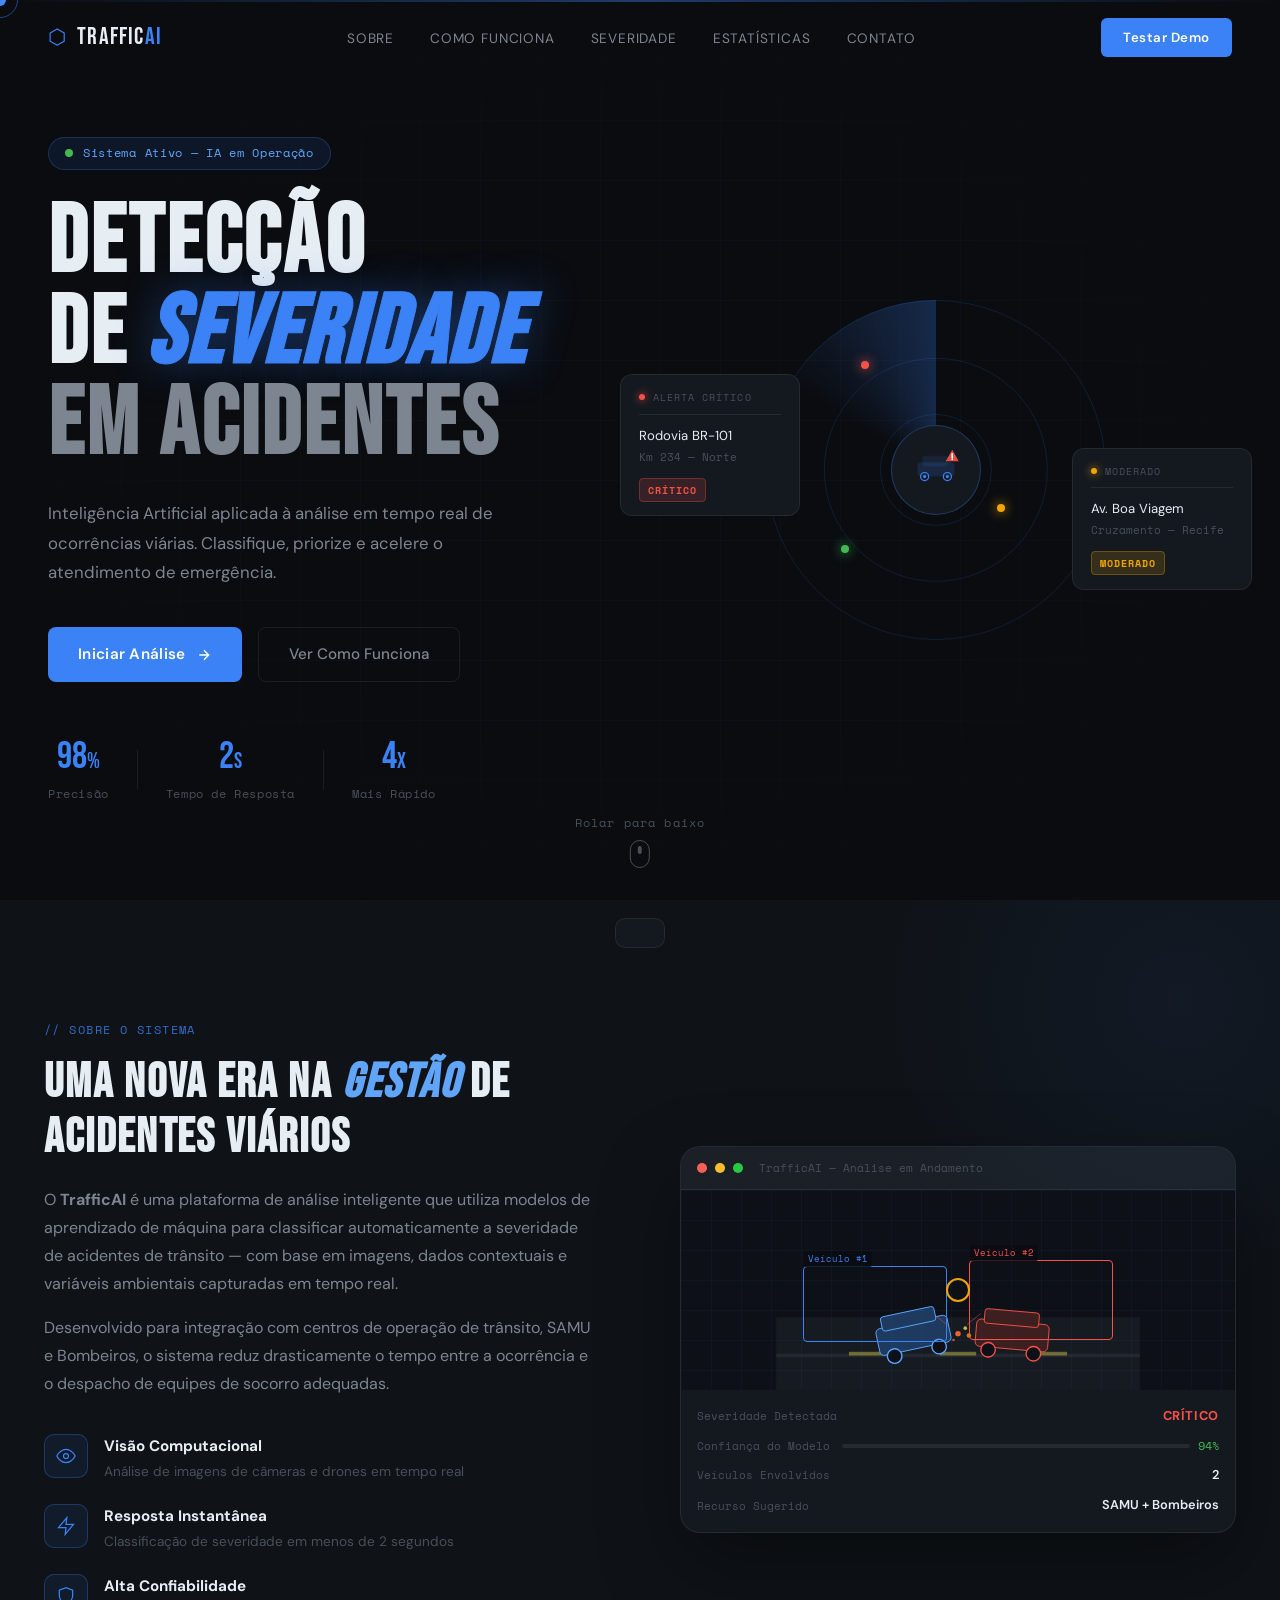
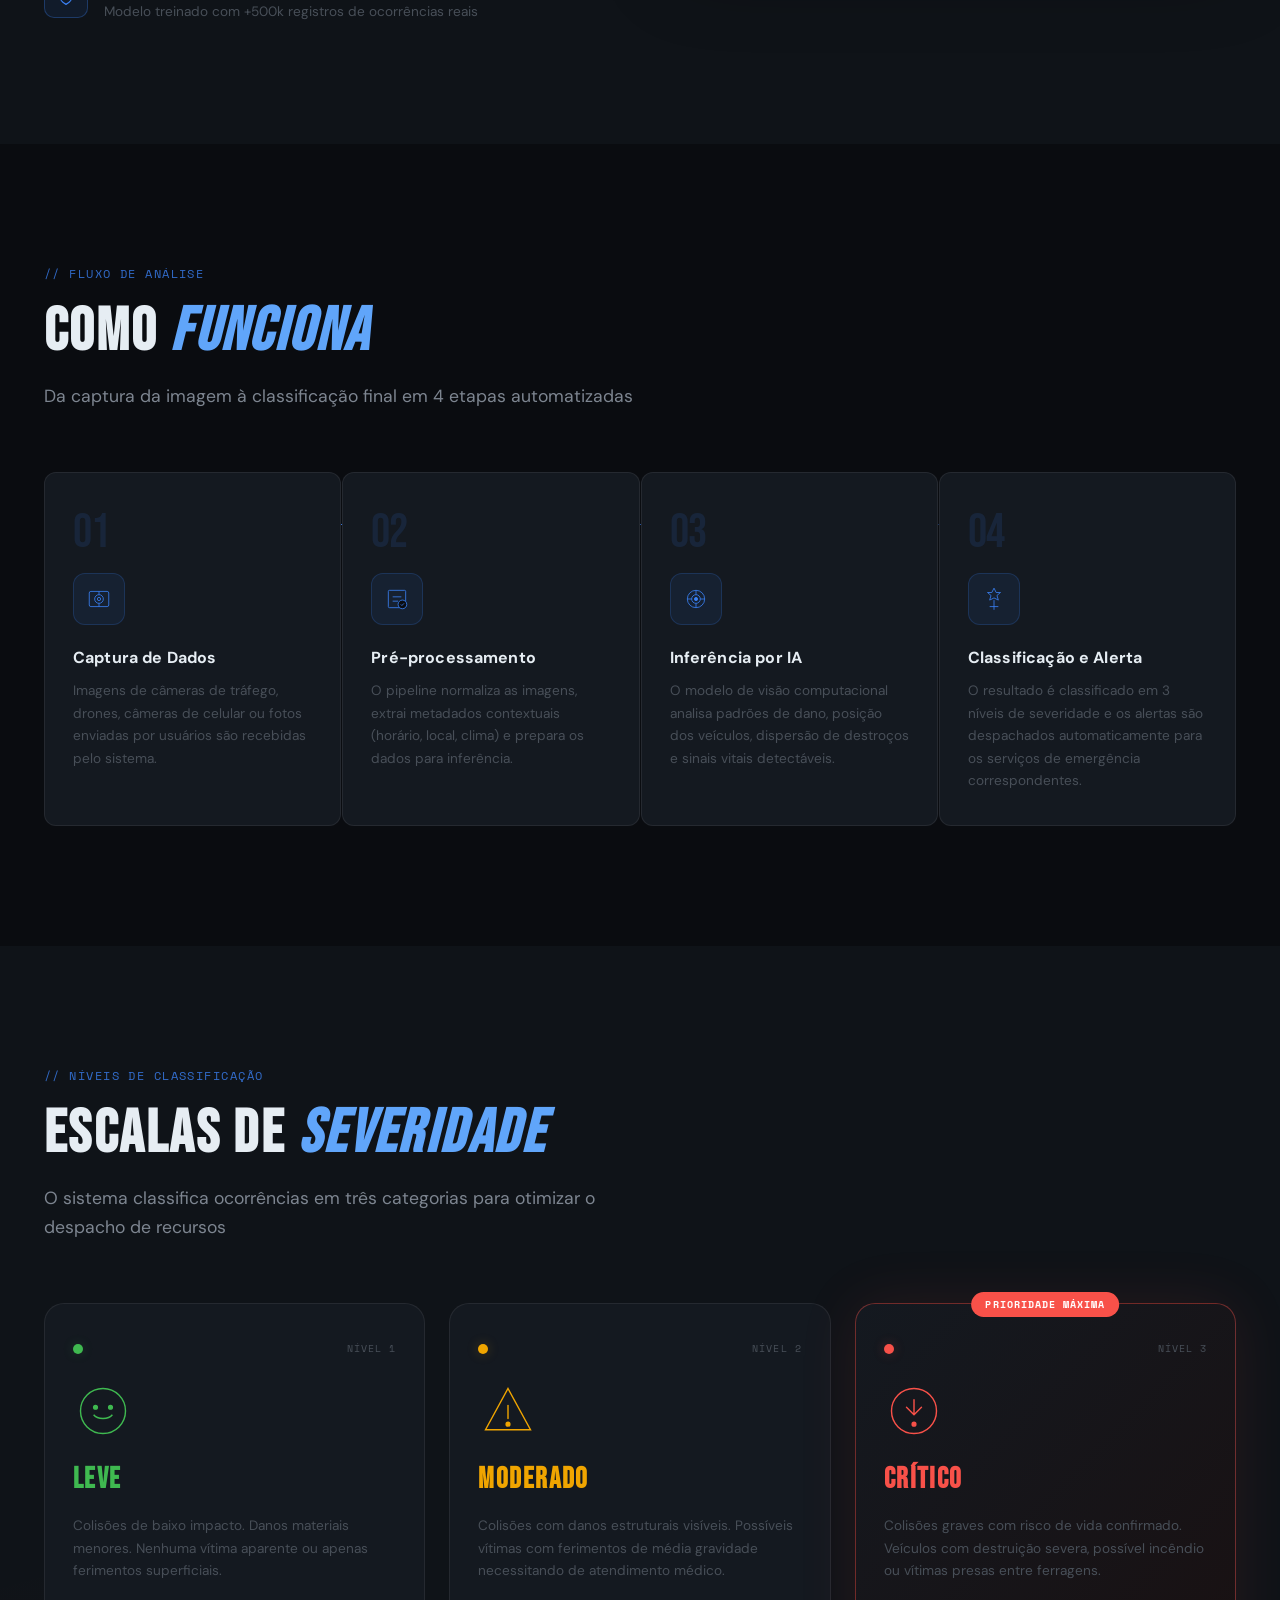
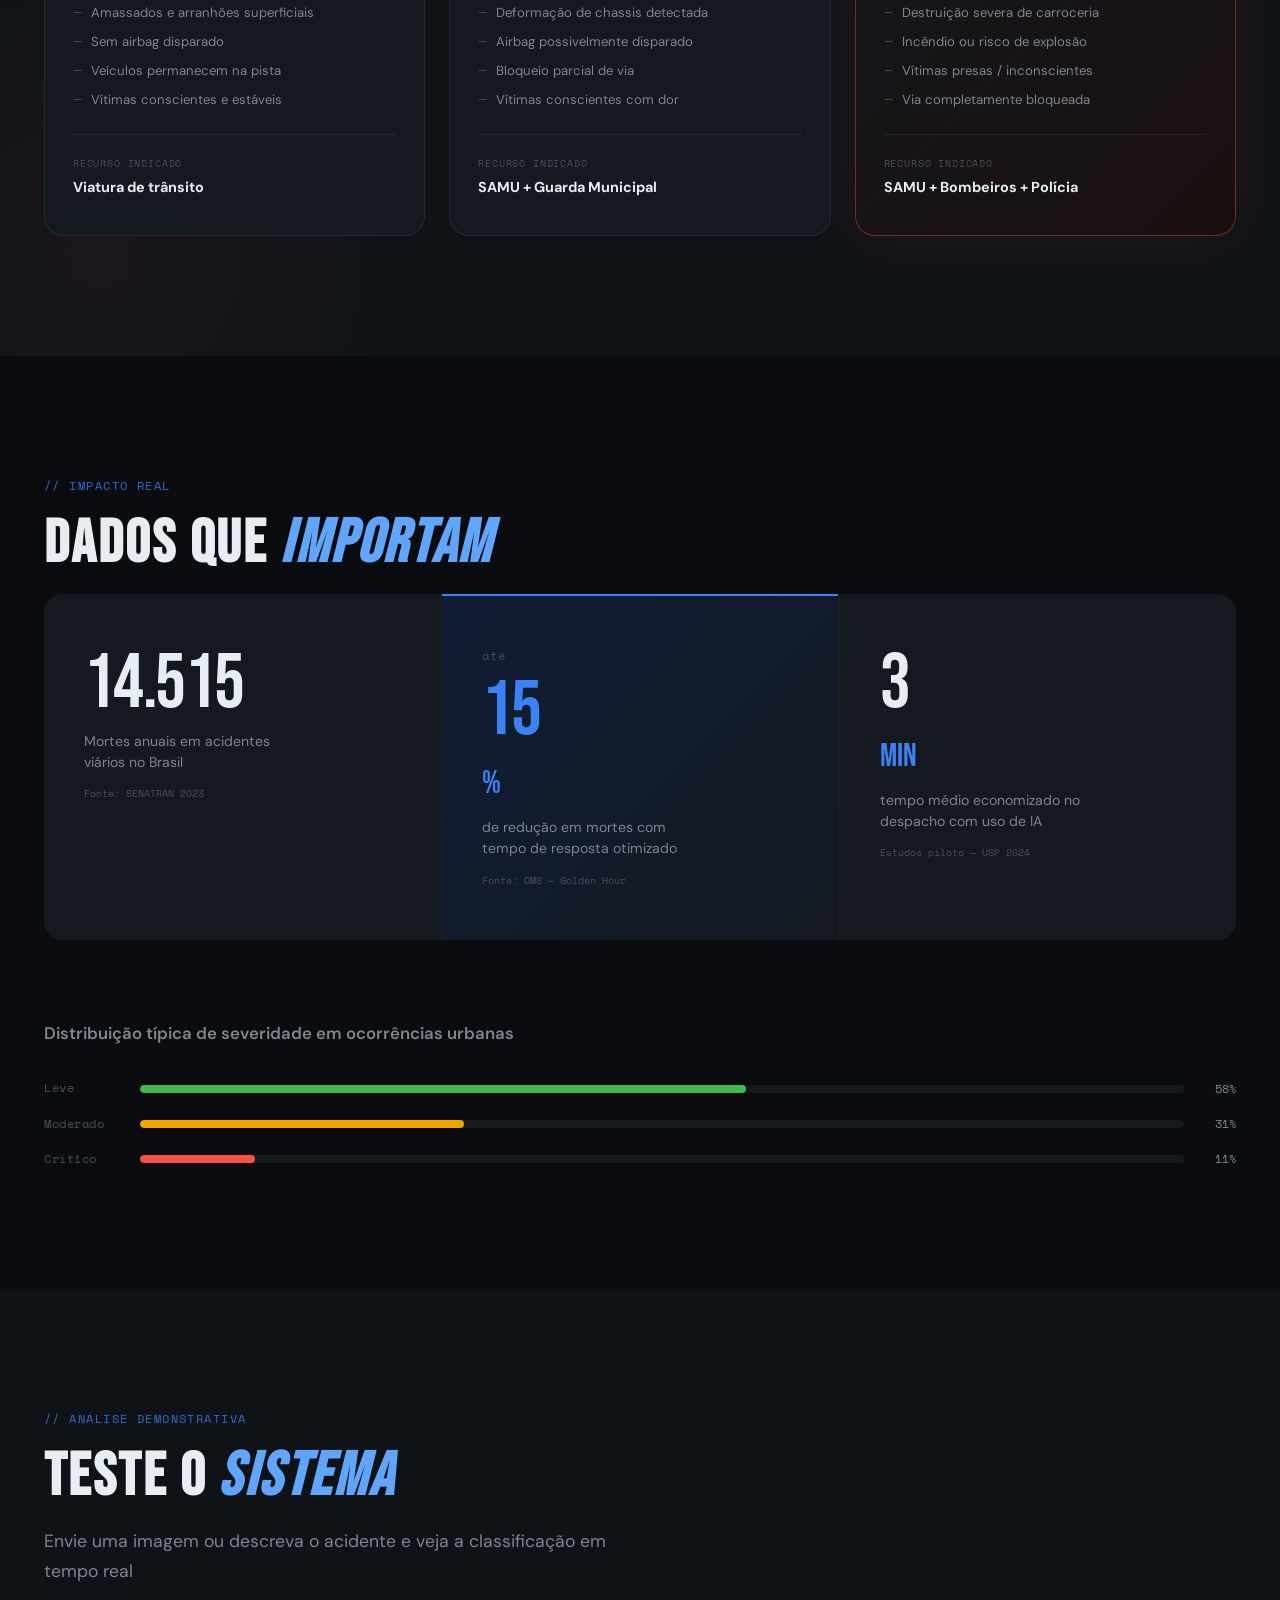
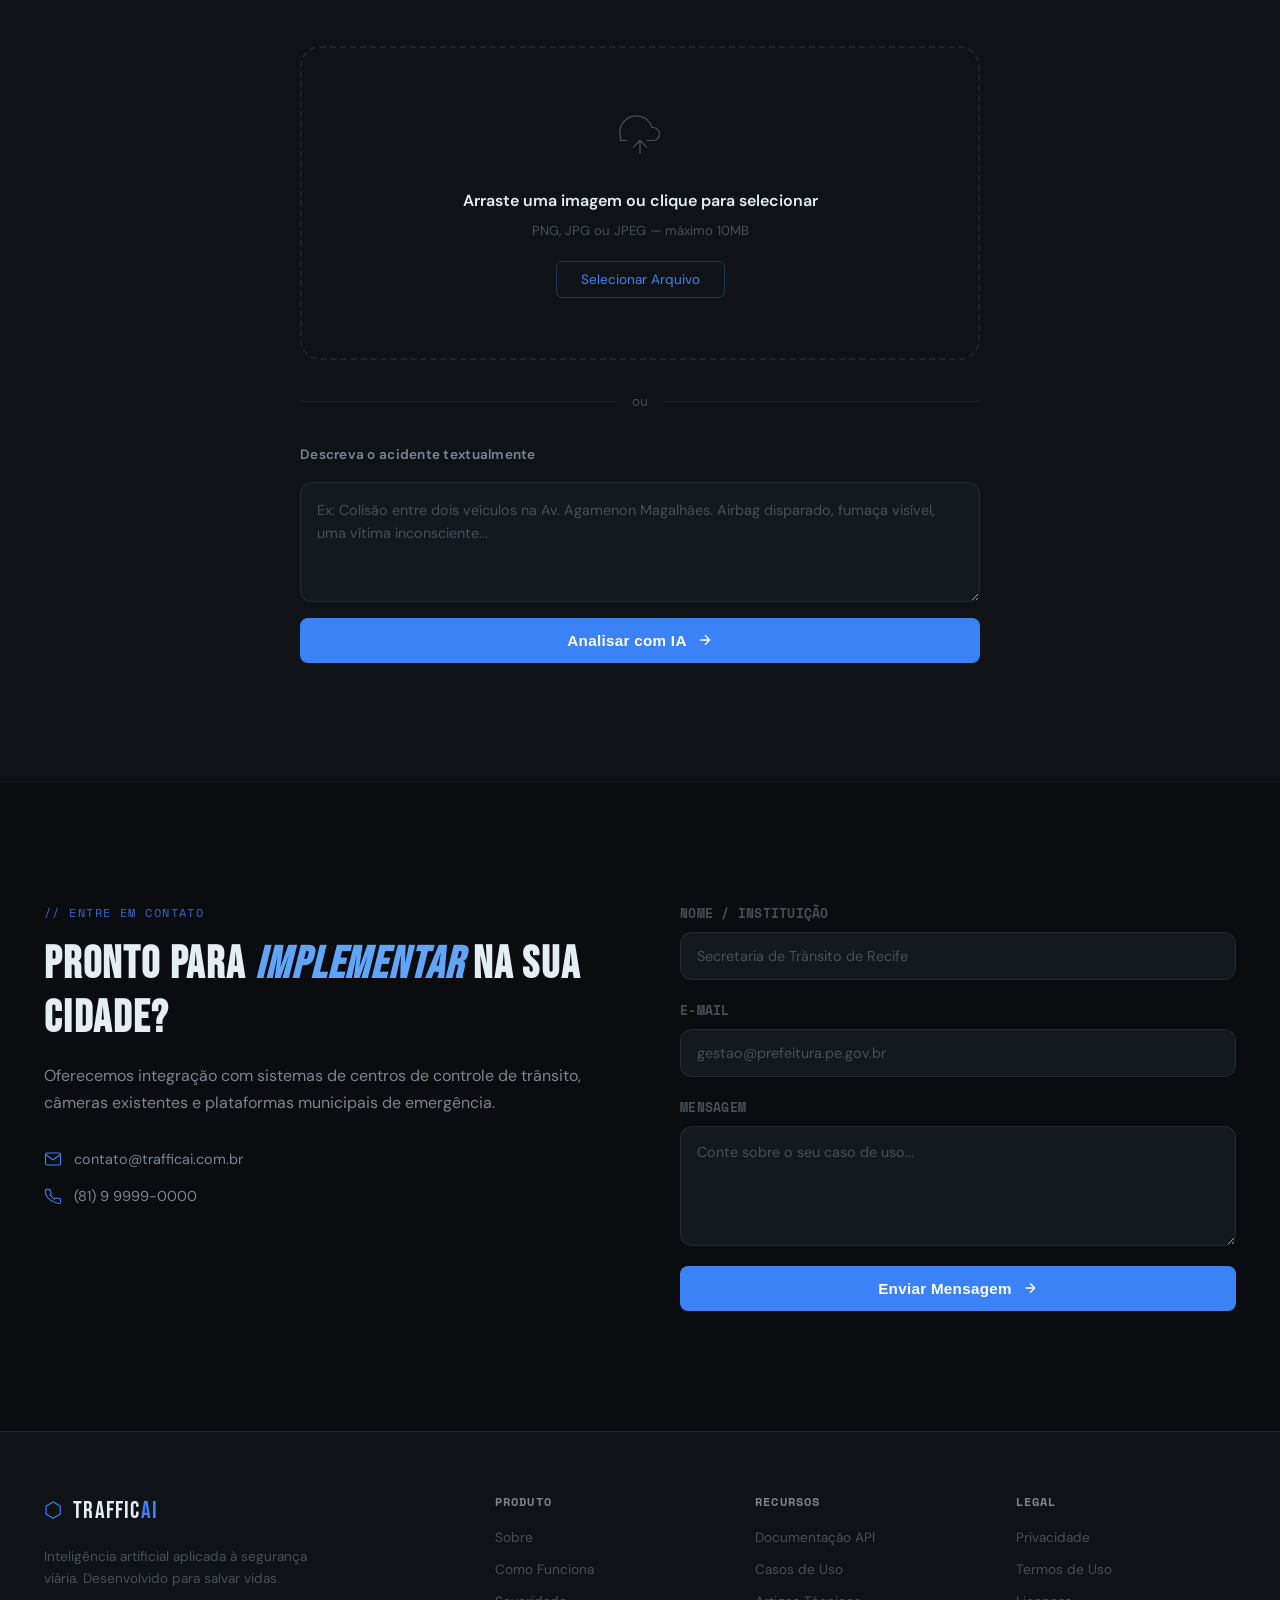
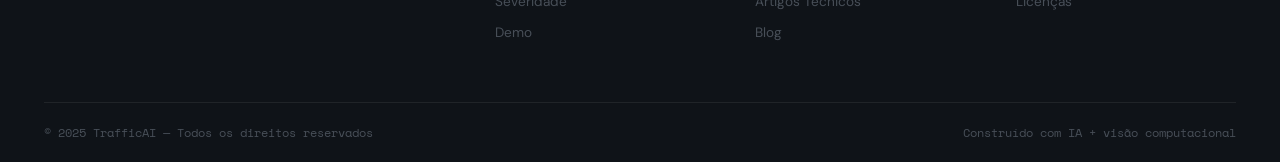
==== front-end/index.html @ ca5fbac9 "Projeto" ====
<!DOCTYPE html>
<html lang="pt-BR">
<head>
  <meta charset="UTF-8" />
  <meta name="viewport" content="width=device-width, initial-scale=1.0" />
  <title>TrafficAI — Detecção de Severidade em Acidentes</title>
  <link rel="stylesheet" href="./style.css" />
  <link rel="preconnect" href="https://fonts.googleapis.com" />
  <link rel="preconnect" href="https://fonts.gstatic.com" crossorigin />
  <link href="https://fonts.googleapis.com/css2?family=Bebas+Neue&family=DM+Sans:ital,opsz,wght@0,9..40,300;0,9..40,400;0,9..40,600;1,9..40,300&family=Space+Mono:wght@400;700&display=swap" rel="stylesheet" />
</head>
<body>

  <!-- CURSOR PERSONALIZADO -->
  <div class="cursor" id="cursor"></div>
  <div class="cursor-trail" id="cursorTrail"></div>

  <!-- NAVBAR -->
  <nav class="navbar" id="navbar">
    <div class="nav-logo">
      <span class="logo-icon">⬡</span>
      <span class="logo-text">Traffic<span class="accent">AI</span></span>
    </div>
    <ul class="nav-links">
      <li><a href="#sobre">Sobre</a></li>
      <li><a href="#como-funciona">Como Funciona</a></li>
      <li><a href="#severidade">Severidade</a></li>
      <li><a href="#estatisticas">Estatísticas</a></li>
      <li><a href="#contato">Contato</a></li>
    </ul>
    <a href="#demo" class="nav-cta">Testar Demo</a>
    <button class="hamburger" id="hamburger" aria-label="Menu">
      <span></span><span></span><span></span>
    </button>
  </nav>

  <!-- MOBILE MENU -->
  <div class="mobile-menu" id="mobileMenu">
    <ul>
      <li><a href="#sobre" onclick="closeMobileMenu()">Sobre</a></li>
      <li><a href="#como-funciona" onclick="closeMobileMenu()">Como Funciona</a></li>
      <li><a href="#severidade" onclick="closeMobileMenu()">Severidade</a></li>
      <li><a href="#estatisticas" onclick="closeMobileMenu()">Estatísticas</a></li>
      <li><a href="#contato" onclick="closeMobileMenu()">Contato</a></li>
      <li><a href="#demo" class="mobile-cta" onclick="closeMobileMenu()">Testar Demo</a></li>
    </ul>
  </div>

  <!-- ===================== HERO ===================== -->
  <section class="hero" id="inicio">
    <div class="hero-bg">
      <div class="grid-overlay"></div>
      <div class="scan-line"></div>
    </div>

    <div class="hero-content">
      <div class="hero-badge">
        <span class="badge-dot"></span>
        Sistema Ativo — IA em Operação
      </div>

      <h1 class="hero-title">
        <span class="line-1">DETECÇÃO</span>
        <span class="line-2">DE <em>SEVERIDADE</em></span>
        <span class="line-3">EM ACIDENTES</span>
      </h1>

      <p class="hero-subtitle">
        Inteligência Artificial aplicada à análise em tempo real de ocorrências viárias. 
        Classifique, priorize e acelere o atendimento de emergência.
      </p>

      <div class="hero-actions">
        <a href="#demo" class="btn-primary">
          <span>Iniciar Análise</span>
          <svg viewBox="0 0 24 24" fill="none" stroke="currentColor" stroke-width="2"><path d="M5 12h14M12 5l7 7-7 7"/></svg>
        </a>
        <a href="#como-funciona" class="btn-secondary">Ver Como Funciona</a>
      </div>

      <div class="hero-stats">
        <div class="stat-item">
          <span class="stat-number" data-target="98">0</span><span class="stat-unit">%</span>
          <span class="stat-label">Precisão</span>
        </div>
        <div class="stat-divider"></div>
        <div class="stat-item">
          <span class="stat-number" data-target="2">0</span><span class="stat-unit">s</span>
          <span class="stat-label">Tempo de Resposta</span>
        </div>
        <div class="stat-divider"></div>
        <div class="stat-item">
          <span class="stat-number" data-target="4">0</span><span class="stat-unit">x</span>
          <span class="stat-label">Mais Rápido</span>
        </div>
      </div>
    </div>

    <div class="hero-visual">
      <div class="radar-container">
        <div class="radar-ring r1"></div>
        <div class="radar-ring r2"></div>
        <div class="radar-ring r3"></div>
        <div class="radar-sweep"></div>
        <div class="radar-center">
          <div class="radar-icon">
            <svg viewBox="0 0 64 64" fill="none" xmlns="http://www.w3.org/2000/svg">
              <!-- Carro estilizado -->
              <rect x="10" y="28" width="44" height="16" rx="4" fill="var(--accent)" opacity="0.15" stroke="var(--accent)" stroke-width="1.5"/>
              <rect x="16" y="20" width="30" height="12" rx="3" fill="var(--accent)" opacity="0.1" stroke="var(--accent)" stroke-width="1.5"/>
              <circle cx="18" cy="45" r="5" fill="none" stroke="var(--accent)" stroke-width="1.5"/>
              <circle cx="46" cy="45" r="5" fill="none" stroke="var(--accent)" stroke-width="1.5"/>
              <circle cx="18" cy="45" r="2" fill="var(--accent)"/>
              <circle cx="46" cy="45" r="2" fill="var(--accent)"/>
              <!-- Sinal de alerta -->
              <path d="M52 12L60 26H44L52 12Z" fill="var(--danger)" opacity="0.9"/>
              <line x1="52" y1="17" x2="52" y2="22" stroke="white" stroke-width="2" stroke-linecap="round"/>
              <circle cx="52" cy="24" r="1" fill="white"/>
            </svg>
          </div>
        </div>
        <div class="radar-dot d1"></div>
        <div class="radar-dot d2"></div>
        <div class="radar-dot d3"></div>
      </div>

      <!-- PAINEL FLUTUANTE DE STATUS -->
      <div class="floating-panel panel-left">
        <div class="panel-header">
          <span class="panel-indicator critical"></span>
          ALERTA CRÍTICO
        </div>
        <div class="panel-body">
          <p>Rodovia BR-101</p>
          <p class="panel-location">Km 234 — Norte</p>
          <span class="severity-tag critical">CRÍTICO</span>
        </div>
      </div>

      <div class="floating-panel panel-right">
        <div class="panel-header">
          <span class="panel-indicator moderate"></span>
          MODERADO
        </div>
        <div class="panel-body">
          <p>Av. Boa Viagem</p>
          <p class="panel-location">Cruzamento — Recife</p>
          <span class="severity-tag moderate">MODERADO</span>
        </div>
      </div>
    </div>

    <div class="hero-scroll">
      <span>Rolar para baixo</span>
      <div class="scroll-arrow"></div>
    </div>
  </section>

  <!-- ===================== SOBRE ===================== -->
  <section class="sobre" id="sobre">
    <div class="container">
      <div class="section-tag">// SOBRE O SISTEMA</div>
      <div class="sobre-grid">
        <div class="sobre-text">
          <h2>Uma nova era na <em>gestão</em> de acidentes viários</h2>
          <p>
            O <strong>TrafficAI</strong> é uma plataforma de análise inteligente que utiliza modelos de aprendizado de máquina 
            para classificar automaticamente a severidade de acidentes de trânsito — com base em imagens, dados contextuais 
            e variáveis ambientais capturadas em tempo real.
          </p>
          <p>
            Desenvolvido para integração com centros de operação de trânsito, SAMU e Bombeiros, 
            o sistema reduz drasticamente o tempo entre a ocorrência e o despacho de equipes de socorro adequadas.
          </p>
          <div class="sobre-features">
            <div class="feature-item">
              <div class="feature-icon">
                <svg viewBox="0 0 24 24" fill="none" stroke="currentColor" stroke-width="1.5"><path d="M1 12s4-8 11-8 11 8 11 8-4 8-11 8-11-8-11-8z"/><circle cx="12" cy="12" r="3"/></svg>
              </div>
              <div>
                <strong>Visão Computacional</strong>
                <p>Análise de imagens de câmeras e drones em tempo real</p>
              </div>
            </div>
            <div class="feature-item">
              <div class="feature-icon">
                <svg viewBox="0 0 24 24" fill="none" stroke="currentColor" stroke-width="1.5"><polygon points="13 2 3 14 12 14 11 22 21 10 12 10 13 2"/></svg>
              </div>
              <div>
                <strong>Resposta Instantânea</strong>
                <p>Classificação de severidade em menos de 2 segundos</p>
              </div>
            </div>
            <div class="feature-item">
              <div class="feature-icon">
                <svg viewBox="0 0 24 24" fill="none" stroke="currentColor" stroke-width="1.5"><path d="M12 22s8-4 8-10V5l-8-3-8 3v7c0 6 8 10 8 10z"/></svg>
              </div>
              <div>
                <strong>Alta Confiabilidade</strong>
                <p>Modelo treinado com +500k registros de ocorrências reais</p>
              </div>
            </div>
          </div>
        </div>

        <div class="sobre-visual">
          <div class="mockup-card">
            <div class="mockup-topbar">
              <div class="dot red"></div>
              <div class="dot yellow"></div>
              <div class="dot green"></div>
              <span>TrafficAI — Análise em Andamento</span>
            </div>
            <div class="mockup-screen">
              <!-- Simulação de câmera/análise -->
              <div class="camera-feed">
                <div class="camera-overlay">
                  <div class="detection-box box1">
                    <span class="detection-label">Veículo #1</span>
                  </div>
                  <div class="detection-box box2">
                    <span class="detection-label">Veículo #2</span>
                  </div>
                  <div class="detection-circle"></div>
                </div>
                <div class="camera-grid-lines"></div>
                <!-- Cena SVG de acidente -->
                <svg class="scene-svg" viewBox="0 0 400 220" fill="none" xmlns="http://www.w3.org/2000/svg">
                  <!-- Estrada -->
                  <rect width="400" height="220" fill="#0d1117"/>
                  <rect y="140" width="400" height="80" fill="#161b22"/>
                  <rect y="180" width="400" height="4" fill="#30363d" opacity="0.5"/>
                  <!-- Faixas -->
                  <rect x="80" y="178" width="40" height="4" fill="#f0e14a" opacity="0.4"/>
                  <rect x="180" y="178" width="40" height="4" fill="#f0e14a" opacity="0.4"/>
                  <rect x="280" y="178" width="40" height="4" fill="#f0e14a" opacity="0.4"/>
                  <!-- Carro 1 (colidido, inclinado) -->
                  <g transform="rotate(-12, 150, 155)">
                    <rect x="110" y="145" width="80" height="30" rx="5" fill="#1f3a5f" stroke="#58a6ff" stroke-width="1"/>
                    <rect x="118" y="133" width="60" height="16" rx="3" fill="#1f3a5f" stroke="#58a6ff" stroke-width="1"/>
                    <circle cx="125" cy="178" r="8" fill="#0d1117" stroke="#58a6ff" stroke-width="1.5"/>
                    <circle cx="175" cy="178" r="8" fill="#0d1117" stroke="#58a6ff" stroke-width="1.5"/>
                  </g>
                  <!-- Carro 2 (colisão frontal) -->
                  <g transform="rotate(5, 260, 155)">
                    <rect x="220" y="145" width="80" height="30" rx="5" fill="#3d1f1f" stroke="#f85149" stroke-width="1"/>
                    <rect x="228" y="133" width="60" height="16" rx="3" fill="#3d1f1f" stroke="#f85149" stroke-width="1"/>
                    <circle cx="235" cy="178" r="8" fill="#0d1117" stroke="#f85149" stroke-width="1.5"/>
                    <circle cx="285" cy="178" r="8" fill="#0d1117" stroke="#f85149" stroke-width="1.5"/>
                  </g>
                  <!-- Faíscas / detritos -->
                  <circle cx="200" cy="158" r="3" fill="#ff6b35" opacity="0.9"/>
                  <circle cx="208" cy="152" r="2" fill="#f0e14a" opacity="0.8"/>
                  <circle cx="195" cy="165" r="1.5" fill="#ff6b35" opacity="0.7"/>
                  <circle cx="212" cy="160" r="2.5" fill="#ff9500" opacity="0.8"/>
                  <!-- Linhas de impacto -->
                  <line x1="190" y1="150" x2="175" y2="138" stroke="#f85149" stroke-width="1" opacity="0.5"/>
                  <line x1="210" y1="148" x2="225" y2="136" stroke="#f85149" stroke-width="1" opacity="0.5"/>
                </svg>
              </div>
              <div class="mockup-results">
                <div class="result-row">
                  <span class="result-label">Severidade Detectada</span>
                  <span class="result-value critical-text">CRÍTICO</span>
                </div>
                <div class="result-row">
                  <span class="result-label">Confiança do Modelo</span>
                  <div class="confidence-bar">
                    <div class="confidence-fill" style="width: 94%"></div>
                    <span>94%</span>
                  </div>
                </div>
                <div class="result-row">
                  <span class="result-label">Veículos Envolvidos</span>
                  <span class="result-value">2</span>
                </div>
                <div class="result-row">
                  <span class="result-label">Recurso Sugerido</span>
                  <span class="result-value">SAMU + Bombeiros</span>
                </div>
              </div>
            </div>
          </div>
        </div>
      </div>
    </div>
  </section>

  <!-- ===================== COMO FUNCIONA ===================== -->
  <section class="como-funciona" id="como-funciona">
    <div class="container">
      <div class="section-tag">// FLUXO DE ANÁLISE</div>
      <h2 class="section-title">Como <em>funciona</em></h2>
      <p class="section-subtitle">Da captura da imagem à classificação final em 4 etapas automatizadas</p>

      <div class="steps-container">
        <div class="step-connector"></div>

        <div class="step-card" data-step="01">
          <div class="step-number">01</div>
          <div class="step-icon-wrap">
            <svg viewBox="0 0 48 48" fill="none" stroke="currentColor" stroke-width="1.5">
              <rect x="6" y="10" width="36" height="28" rx="3"/>
              <circle cx="24" cy="24" r="8"/>
              <circle cx="24" cy="24" r="3"/>
              <line x1="24" y1="10" x2="24" y2="16"/>
              <line x1="24" y1="32" x2="24" y2="38"/>
            </svg>
          </div>
          <h3>Captura de Dados</h3>
          <p>Imagens de câmeras de tráfego, drones, câmeras de celular ou fotos enviadas por usuários são recebidas pelo sistema.</p>
        </div>

        <div class="step-card" data-step="02">
          <div class="step-number">02</div>
          <div class="step-icon-wrap">
            <svg viewBox="0 0 48 48" fill="none" stroke="currentColor" stroke-width="1.5">
              <rect x="8" y="8" width="32" height="32" rx="2"/>
              <path d="M16 20h16M16 28h10"/>
              <circle cx="34" cy="34" r="8" fill="var(--bg-primary)" stroke="var(--accent)"/>
              <path d="M31 34l2 2 4-4" stroke="var(--accent)"/>
            </svg>
          </div>
          <h3>Pré-processamento</h3>
          <p>O pipeline normaliza as imagens, extrai metadados contextuais (horário, local, clima) e prepara os dados para inferência.</p>
        </div>

        <div class="step-card" data-step="03">
          <div class="step-number">03</div>
          <div class="step-icon-wrap">
            <svg viewBox="0 0 48 48" fill="none" stroke="currentColor" stroke-width="1.5">
              <circle cx="24" cy="24" r="16"/>
              <circle cx="24" cy="24" r="8"/>
              <line x1="8" y1="24" x2="16" y2="24"/>
              <line x1="32" y1="24" x2="40" y2="24"/>
              <line x1="24" y1="8" x2="24" y2="16"/>
              <line x1="24" y1="32" x2="24" y2="40"/>
              <circle cx="24" cy="24" r="3" fill="var(--accent)"/>
            </svg>
          </div>
          <h3>Inferência por IA</h3>
          <p>O modelo de visão computacional analisa padrões de dano, posição dos veículos, dispersão de destroços e sinais vitais detectáveis.</p>
        </div>

        <div class="step-card" data-step="04">
          <div class="step-number">04</div>
          <div class="step-icon-wrap">
            <svg viewBox="0 0 48 48" fill="none" stroke="currentColor" stroke-width="1.5">
              <path d="M24 4l4 8h8l-6.5 5.5 2.5 8.5L24 22l-8 4 2.5-8.5L12 12h8z"/>
              <path d="M24 26v18M16 38h16"/>
            </svg>
          </div>
          <h3>Classificação e Alerta</h3>
          <p>O resultado é classificado em 3 níveis de severidade e os alertas são despachados automaticamente para os serviços de emergência correspondentes.</p>
        </div>
      </div>
    </div>
  </section>

  <!-- ===================== SEVERIDADE ===================== -->
  <section class="severidade" id="severidade">
    <div class="container">
      <div class="section-tag">// NÍVEIS DE CLASSIFICAÇÃO</div>
      <h2 class="section-title">Escalas de <em>Severidade</em></h2>
      <p class="section-subtitle">O sistema classifica ocorrências em três categorias para otimizar o despacho de recursos</p>

      <div class="severity-cards">

        <div class="sev-card leve">
          <div class="sev-header">
            <div class="sev-indicator leve-indicator"></div>
            <span class="sev-tag">NÍVEL 1</span>
          </div>
          <div class="sev-icon">
            <svg viewBox="0 0 64 64" fill="none" stroke="currentColor" stroke-width="1.5">
              <circle cx="32" cy="32" r="24"/>
              <path d="M22 36s3 4 10 4 10-4 10-4"/>
              <circle cx="24" cy="28" r="2" fill="currentColor"/>
              <circle cx="40" cy="28" r="2" fill="currentColor"/>
            </svg>
          </div>
          <h3>Leve</h3>
          <p>Colisões de baixo impacto. Danos materiais menores. Nenhuma vítima aparente ou apenas ferimentos superficiais.</p>
          <ul class="sev-criteria">
            <li>Amassados e arranhões superficiais</li>
            <li>Sem airbag disparado</li>
            <li>Veículos permanecem na pista</li>
            <li>Vítimas conscientes e estáveis</li>
          </ul>
          <div class="sev-action">
            <span class="action-label">Recurso Indicado</span>
            <span class="action-value">Viatura de trânsito</span>
          </div>
        </div>

        <div class="sev-card moderado">
          <div class="sev-header">
            <div class="sev-indicator moderado-indicator"></div>
            <span class="sev-tag">NÍVEL 2</span>
          </div>
          <div class="sev-icon">
            <svg viewBox="0 0 64 64" fill="none" stroke="currentColor" stroke-width="1.5">
              <path d="M32 8L56 52H8L32 8Z"/>
              <line x1="32" y1="26" x2="32" y2="40" stroke-linecap="round"/>
              <circle cx="32" cy="46" r="2" fill="currentColor"/>
            </svg>
          </div>
          <h3>Moderado</h3>
          <p>Colisões com danos estruturais visíveis. Possíveis vítimas com ferimentos de média gravidade necessitando de atendimento médico.</p>
          <ul class="sev-criteria">
            <li>Deformação de chassis detectada</li>
            <li>Airbag possivelmente disparado</li>
            <li>Bloqueio parcial de via</li>
            <li>Vítimas conscientes com dor</li>
          </ul>
          <div class="sev-action">
            <span class="action-label">Recurso Indicado</span>
            <span class="action-value">SAMU + Guarda Municipal</span>
          </div>
        </div>

        <div class="sev-card critico featured">
          <div class="featured-badge">PRIORIDADE MÁXIMA</div>
          <div class="sev-header">
            <div class="sev-indicator critico-indicator"></div>
            <span class="sev-tag">NÍVEL 3</span>
          </div>
          <div class="sev-icon">
            <svg viewBox="0 0 64 64" fill="none" stroke="currentColor" stroke-width="1.5">
              <circle cx="32" cy="32" r="24"/>
              <path d="M32 20v14M40 28l-8 8-8-8" stroke-linecap="round" stroke-linejoin="round"/>
              <circle cx="32" cy="46" r="2" fill="currentColor"/>
            </svg>
          </div>
          <h3>Crítico</h3>
          <p>Colisões graves com risco de vida confirmado. Veículos com destruição severa, possível incêndio ou vítimas presas entre ferragens.</p>
          <ul class="sev-criteria">
            <li>Destruição severa de carroceria</li>
            <li>Incêndio ou risco de explosão</li>
            <li>Vítimas presas / inconscientes</li>
            <li>Via completamente bloqueada</li>
          </ul>
          <div class="sev-action">
            <span class="action-label">Recurso Indicado</span>
            <span class="action-value">SAMU + Bombeiros + Polícia</span>
          </div>
        </div>

      </div>
    </div>
  </section>

  <!-- ===================== ESTATÍSTICAS ===================== -->
  <section class="estatisticas" id="estatisticas">
    <div class="container">
      <div class="section-tag">// IMPACTO REAL</div>
      <h2 class="section-title">Dados que <em>importam</em></h2>

      <div class="stats-grid">
        <div class="big-stat">
          <span class="big-number" data-target="37800">0</span>
          <span class="big-label">Mortes anuais em acidentes viários no Brasil</span>
          <span class="big-source">Fonte: SENATRAN 2023</span>
        </div>
        <div class="big-stat highlight">
          <span class="big-prefix">até</span>
          <span class="big-number" data-target="40">0</span><span class="big-suffix">%</span>
          <span class="big-label">de redução em mortes com tempo de resposta otimizado</span>
          <span class="big-source">Fonte: OMS — Golden Hour</span>
        </div>
        <div class="big-stat">
          <span class="big-number" data-target="8">0</span><span class="big-suffix">min</span>
          <span class="big-label">tempo médio economizado no despacho com uso de IA</span>
          <span class="big-source">Estudos piloto — USP 2024</span>
        </div>
      </div>

      <div class="impact-bar-section">
        <h3>Distribuição típica de severidade em ocorrências urbanas</h3>
        <div class="impact-bars">
          <div class="impact-bar-row">
            <span class="bar-label">Leve</span>
            <div class="bar-track">
              <div class="bar-fill leve-fill" data-width="58"></div>
            </div>
            <span class="bar-pct">58%</span>
          </div>
          <div class="impact-bar-row">
            <span class="bar-label">Moderado</span>
            <div class="bar-track">
              <div class="bar-fill mod-fill" data-width="31"></div>
            </div>
            <span class="bar-pct">31%</span>
          </div>
          <div class="impact-bar-row">
            <span class="bar-label">Crítico</span>
            <div class="bar-track">
              <div class="bar-fill crit-fill" data-width="11"></div>
            </div>
            <span class="bar-pct">11%</span>
          </div>
        </div>
      </div>
    </div>
  </section>

  <!-- ===================== DEMO UPLOAD ===================== -->
  <section class="demo" id="demo">
    <div class="container">
      <div class="section-tag">// ANÁLISE DEMONSTRATIVA</div>
      <h2 class="section-title">Teste o <em>Sistema</em></h2>
      <p class="section-subtitle">Envie uma imagem ou descreva o acidente e veja a classificação em tempo real</p>

      <div class="demo-wrapper">
        <div class="upload-area" id="uploadArea">
          <div class="upload-icon">
            <svg viewBox="0 0 64 64" fill="none" stroke="currentColor" stroke-width="1.5">
              <path d="M40 40H48a8 8 0 000-16h-1.26A16 16 0 108 36v4h8"/>
              <path d="M32 40v16M24 48l8-8 8 8" stroke-linecap="round" stroke-linejoin="round"/>
            </svg>
          </div>
          <p class="upload-title">Arraste uma imagem ou clique para selecionar</p>
          <p class="upload-sub">PNG, JPG ou JPEG — máximo 10MB</p>
          <input type="file" id="fileInput" accept="image/*" hidden />
          <button class="btn-upload" onclick="document.getElementById('fileInput').click()">Selecionar Arquivo</button>
        </div>

        <div class="demo-divider"><span>ou</span></div>

        <div class="demo-form">
          <label>Descreva o acidente textualmente</label>
          <textarea id="descInput" placeholder="Ex: Colisão entre dois veículos na Av. Agamenon Magalhães. Airbag disparado, fumaça visível, uma vítima inconsciente..."></textarea>
          <button class="btn-primary full-width" id="analyzeBtn" onclick="runDemo()">
            <span>Analisar com IA</span>
            <svg viewBox="0 0 24 24" fill="none" stroke="currentColor" stroke-width="2"><path d="M5 12h14M12 5l7 7-7 7"/></svg>
          </button>
        </div>

        <!-- RESULTADO DA DEMO -->
        <div class="demo-result" id="demoResult" style="display:none;">
          <div class="result-header">
            <span class="result-title">Resultado da Análise</span>
            <span class="result-time" id="resultTime"></span>
          </div>
          <div class="result-body">
            <div class="result-severity" id="resultSeverity"></div>
            <div class="result-details">
              <div class="detail-item">
                <span class="detail-label">Confiança</span>
                <div class="detail-bar"><div class="detail-fill" id="confBar"></div></div>
                <span class="detail-pct" id="confPct"></span>
              </div>
              <div class="detail-item">
                <span class="detail-label">Recurso sugerido</span>
                <span class="detail-val" id="suggestedResource"></span>
              </div>
              <div class="detail-item">
                <span class="detail-label">Tempo de análise</span>
                <span class="detail-val" id="analysisTime"></span>
              </div>
              <div class="detail-item">
                <span class="detail-label">Fonte da inferência</span>
                <span class="detail-val" id="analysisSource"></span>
              </div>
            </div>
          </div>
          <p class="result-disclaimer">Resultado gerado pela API Flask com modelo Orange ou heurística textual, conforme disponibilidade.</p>
        </div>
      </div>
    </div>
  </section>

  <!-- ===================== CONTATO ===================== -->
  <section class="contato" id="contato">
    <div class="container">
      <div class="contato-inner">
        <div class="contato-text">
          <div class="section-tag">// ENTRE EM CONTATO</div>
          <h2>Pronto para <em>implementar</em> na sua cidade?</h2>
          <p>
            Oferecemos integração com sistemas de centros de controle de trânsito, 
            câmeras existentes e plataformas municipais de emergência.
          </p>
          <div class="contato-info">
            <a href="mailto:contato@trafficai.com.br" class="info-link">
              <svg viewBox="0 0 24 24" fill="none" stroke="currentColor" stroke-width="1.5"><path d="M4 4h16c1.1 0 2 .9 2 2v12c0 1.1-.9 2-2 2H4c-1.1 0-2-.9-2-2V6c0-1.1.9-2 2-2z"/><polyline points="22,6 12,13 2,6"/></svg>
              contato@trafficai.com.br
            </a>
            <a href="tel:+5581999990000" class="info-link">
              <svg viewBox="0 0 24 24" fill="none" stroke="currentColor" stroke-width="1.5"><path d="M22 16.92v3a2 2 0 01-2.18 2 19.79 19.79 0 01-8.63-3.07A19.5 19.5 0 014.69 14a19.79 19.79 0 01-3.07-8.67A2 2 0 013.6 3.18h3a2 2 0 012 1.72c.127.96.361 1.903.7 2.81a2 2 0 01-.45 2.11L7.91 10.1a16 16 0 006 6l.91-.91a2 2 0 012.11-.45c.907.339 1.85.573 2.81.7A2 2 0 0122 17.42v-.5z"/></svg>
              (81) 9 9999-0000
            </a>
          </div>
        </div>
        <div class="contato-form">
          <div class="form-group">
            <label>Nome / Instituição</label>
            <input type="text" placeholder="Secretaria de Trânsito de Recife" />
          </div>
          <div class="form-group">
            <label>E-mail</label>
            <input type="email" placeholder="gestao@prefeitura.pe.gov.br" />
          </div>
          <div class="form-group">
            <label>Mensagem</label>
            <textarea placeholder="Conte sobre o seu caso de uso..."></textarea>
          </div>
          <button class="btn-primary full-width" onclick="submitContact()">
            <span>Enviar Mensagem</span>
            <svg viewBox="0 0 24 24" fill="none" stroke="currentColor" stroke-width="2"><path d="M5 12h14M12 5l7 7-7 7"/></svg>
          </button>
        </div>
      </div>
    </div>
  </section>

  <!-- ===================== FOOTER ===================== -->
  <footer class="footer">
    <div class="container">
      <div class="footer-top">
        <div class="footer-brand">
          <div class="nav-logo">
            <span class="logo-icon">⬡</span>
            <span class="logo-text">Traffic<span class="accent">AI</span></span>
          </div>
          <p>Inteligência artificial aplicada à segurança viária. Desenvolvido para salvar vidas.</p>
        </div>
        <div class="footer-links">
          <div class="footer-col">
            <h4>Produto</h4>
            <a href="#sobre">Sobre</a>
            <a href="#como-funciona">Como Funciona</a>
            <a href="#severidade">Severidade</a>
            <a href="#demo">Demo</a>
          </div>
          <div class="footer-col">
            <h4>Recursos</h4>
            <a href="#">Documentação API</a>
            <a href="#">Casos de Uso</a>
            <a href="#">Artigos Técnicos</a>
            <a href="#">Blog</a>
          </div>
          <div class="footer-col">
            <h4>Legal</h4>
            <a href="#">Privacidade</a>
            <a href="#">Termos de Uso</a>
            <a href="#">Licenças</a>
          </div>
        </div>
      </div>
      <div class="footer-bottom">
        <span>© 2025 TrafficAI — Todos os direitos reservados</span>
        <span class="footer-tech">Construído com IA + visão computacional</span>
      </div>
    </div>
  </footer>

  <!-- TOAST NOTIFICATION -->
  <div class="toast" id="toast"></div>

  <script src="./script.js"></script>
</body>
</html>
---- front-end/style.css ----
/* ==========================================
   TRAFFICAI — STYLESHEET
   ========================================== */

/* ---- RESET & BASE ---- */
*, *::before, *::after {
  box-sizing: border-box;
  margin: 0;
  padding: 0;
}

:root {
  --bg-primary: #0a0c10;
  --bg-secondary: #0f1318;
  --bg-card: #141920;
  --bg-card-hover: #1a2130;

  --accent: #3b82f6;
  --accent-light: #60a5fa;
  --accent-glow: rgba(59, 130, 246, 0.25);

  --danger: #f85149;
  --danger-glow: rgba(248, 81, 73, 0.25);

  --warning: #f0a500;
  --warning-glow: rgba(240, 165, 0, 0.25);

  --success: #3fb950;
  --success-glow: rgba(63, 185, 80, 0.2);

  --text-primary: #e6edf3;
  --text-secondary: #7d8590;
  --text-muted: #484f58;

  --border: rgba(255,255,255,0.07);
  --border-accent: rgba(59, 130, 246, 0.3);

  --font-display: 'Bebas Neue', sans-serif;
  --font-body: 'DM Sans', sans-serif;
  --font-mono: 'Space Mono', monospace;

  --radius: 12px;
  --radius-lg: 20px;
  --transition: 0.3s cubic-bezier(0.25, 0.8, 0.25, 1);
}

html { scroll-behavior: smooth; font-size: 16px; }

body {
  background: var(--bg-primary);
  color: var(--text-primary);
  font-family: var(--font-body);
  line-height: 1.6;
  cursor: none;
  overflow-x: hidden;
}

a { text-decoration: none; color: inherit; }
ul { list-style: none; }
img { max-width: 100%; display: block; }

em {
  font-style: italic;
  color: var(--accent-light);
}

.container {
  max-width: 1240px;
  margin: 0 auto;
  padding: 0 24px;
}

/* ==========================================
   CURSOR PERSONALIZADO
   ========================================== */
.cursor {
  width: 12px;
  height: 12px;
  background: var(--accent);
  border-radius: 50%;
  position: fixed;
  pointer-events: none;
  z-index: 9999;
  transform: translate(-50%, -50%);
  transition: transform 0.1s, background 0.2s;
  mix-blend-mode: screen;
}

.cursor-trail {
  width: 36px;
  height: 36px;
  border: 1.5px solid rgba(59, 130, 246, 0.5);
  border-radius: 50%;
  position: fixed;
  pointer-events: none;
  z-index: 9998;
  transform: translate(-50%, -50%);
  transition: left 0.12s ease-out, top 0.12s ease-out;
}

body:hover .cursor { opacity: 1; }

/* ==========================================
   NAVBAR
   ========================================== */
.navbar {
  position: fixed;
  top: 0; left: 0; right: 0;
  z-index: 1000;
  display: flex;
  align-items: center;
  justify-content: space-between;
  padding: 18px 48px;
  background: transparent;
  transition: background var(--transition), backdrop-filter var(--transition), border-bottom var(--transition);
}

.navbar.scrolled {
  background: rgba(10, 12, 16, 0.88);
  backdrop-filter: blur(20px);
  border-bottom: 1px solid var(--border);
}

.nav-logo {
  display: flex;
  align-items: center;
  gap: 10px;
  font-family: var(--font-display);
  font-size: 1.5rem;
  letter-spacing: 0.05em;
}

.logo-icon {
  color: var(--accent);
  font-size: 1.3rem;
  animation: spin-slow 8s linear infinite;
}

@keyframes spin-slow {
  from { transform: rotate(0deg); }
  to { transform: rotate(360deg); }
}

.accent { color: var(--accent); }

.nav-links {
  display: flex;
  gap: 36px;
}

.nav-links a {
  font-size: 0.85rem;
  font-weight: 400;
  color: var(--text-secondary);
  letter-spacing: 0.06em;
  text-transform: uppercase;
  transition: color var(--transition);
  position: relative;
}

.nav-links a::after {
  content: '';
  position: absolute;
  bottom: -4px; left: 0;
  width: 0; height: 1px;
  background: var(--accent);
  transition: width var(--transition);
}

.nav-links a:hover { color: var(--text-primary); }
.nav-links a:hover::after { width: 100%; }

.nav-cta {
  background: var(--accent);
  color: #fff;
  padding: 9px 22px;
  border-radius: 6px;
  font-size: 0.83rem;
  font-weight: 600;
  letter-spacing: 0.04em;
  transition: background var(--transition), transform var(--transition), box-shadow var(--transition);
}

.nav-cta:hover {
  background: var(--accent-light);
  transform: translateY(-1px);
  box-shadow: 0 4px 20px var(--accent-glow);
}

.hamburger {
  display: none;
  flex-direction: column;
  gap: 5px;
  background: none;
  border: none;
  cursor: pointer;
  padding: 4px;
}

.hamburger span {
  display: block;
  width: 24px;
  height: 2px;
  background: var(--text-primary);
  transition: var(--transition);
}

.hamburger.active span:nth-child(1) { transform: translateY(7px) rotate(45deg); }
.hamburger.active span:nth-child(2) { opacity: 0; }
.hamburger.active span:nth-child(3) { transform: translateY(-7px) rotate(-45deg); }

/* MOBILE MENU */
.mobile-menu {
  position: fixed;
  top: 0; left: 0; right: 0; bottom: 0;
  background: var(--bg-primary);
  z-index: 999;
  display: flex;
  align-items: center;
  justify-content: center;
  opacity: 0;
  pointer-events: none;
  transition: opacity var(--transition);
}

.mobile-menu.open {
  opacity: 1;
  pointer-events: all;
}

.mobile-menu ul {
  display: flex;
  flex-direction: column;
  gap: 28px;
  text-align: center;
}

.mobile-menu a {
  font-family: var(--font-display);
  font-size: 2.2rem;
  letter-spacing: 0.08em;
  color: var(--text-primary);
  transition: color var(--transition);
}

.mobile-menu a:hover { color: var(--accent); }

.mobile-cta {
  background: var(--accent) !important;
  padding: 12px 40px;
  border-radius: 8px;
  font-size: 1.5rem !important;
}

/* ==========================================
   SECTION SHARED
   ========================================== */
.section-tag {
  font-family: var(--font-mono);
  font-size: 0.75rem;
  color: var(--accent);
  letter-spacing: 0.12em;
  text-transform: uppercase;
  margin-bottom: 16px;
  opacity: 0.8;
}

.section-title {
  font-family: var(--font-display);
  font-size: clamp(2.2rem, 5vw, 3.8rem);
  letter-spacing: 0.04em;
  color: var(--text-primary);
  line-height: 1.1;
  margin-bottom: 16px;
}

.section-subtitle {
  color: var(--text-secondary);
  font-size: 1.1rem;
  max-width: 600px;
  margin-bottom: 60px;
  line-height: 1.7;
}

/* BUTTONS */
.btn-primary {
  display: inline-flex;
  align-items: center;
  gap: 10px;
  background: var(--accent);
  color: #fff;
  padding: 14px 30px;
  border-radius: 8px;
  font-weight: 600;
  font-size: 0.95rem;
  letter-spacing: 0.02em;
  border: none;
  cursor: pointer;
  transition: background var(--transition), transform var(--transition), box-shadow var(--transition);
}

.btn-primary:hover {
  background: var(--accent-light);
  transform: translateY(-2px);
  box-shadow: 0 8px 32px var(--accent-glow);
}

.btn-primary svg { width: 16px; transition: transform var(--transition); }
.btn-primary:hover svg { transform: translateX(4px); }

.btn-secondary {
  display: inline-flex;
  align-items: center;
  padding: 14px 30px;
  border-radius: 8px;
  font-weight: 500;
  font-size: 0.95rem;
  border: 1px solid var(--border);
  color: var(--text-secondary);
  transition: border-color var(--transition), color var(--transition), background var(--transition);
  cursor: pointer;
}

.btn-secondary:hover {
  border-color: var(--accent);
  color: var(--accent);
  background: rgba(59,130,246,0.05);
}

.full-width { width: 100%; justify-content: center; }

/* ==========================================
   HERO
   ========================================== */
.hero {
  position: relative;
  min-height: 100vh;
  display: flex;
  align-items: center;
  overflow: hidden;
  padding: 100px 48px 60px;
}

.hero-bg {
  position: absolute;
  inset: 0;
  z-index: 0;
}

.grid-overlay {
  position: absolute;
  inset: 0;
  background-image:
    linear-gradient(rgba(59,130,246,0.04) 1px, transparent 1px),
    linear-gradient(90deg, rgba(59,130,246,0.04) 1px, transparent 1px);
  background-size: 60px 60px;
  mask-image: radial-gradient(ellipse at center, black 40%, transparent 80%);
}

.scan-line {
  position: absolute;
  left: 0; right: 0;
  height: 2px;
  background: linear-gradient(90deg, transparent, rgba(59,130,246,0.4), transparent);
  animation: scan 4s linear infinite;
}

@keyframes scan {
  from { top: -2px; }
  to { top: 100%; }
}

.hero-content {
  position: relative;
  z-index: 2;
  max-width: 600px;
  flex: 1;
}

.hero-badge {
  display: inline-flex;
  align-items: center;
  gap: 10px;
  background: rgba(59,130,246,0.1);
  border: 1px solid rgba(59,130,246,0.25);
  padding: 6px 16px;
  border-radius: 100px;
  font-family: var(--font-mono);
  font-size: 0.72rem;
  color: var(--accent-light);
  letter-spacing: 0.06em;
  margin-bottom: 28px;
}

.badge-dot {
  width: 8px; height: 8px;
  background: var(--success);
  border-radius: 50%;
  animation: pulse-dot 2s ease-in-out infinite;
}

@keyframes pulse-dot {
  0%, 100% { box-shadow: 0 0 0 0 rgba(63,185,80,0.5); }
  50% { box-shadow: 0 0 0 6px rgba(63,185,80,0); }
}

.hero-title {
  font-family: var(--font-display);
  font-size: clamp(3.5rem, 8vw, 6rem);
  line-height: 0.95;
  letter-spacing: 0.03em;
  margin-bottom: 28px;
}

.hero-title .line-1 { display: block; color: var(--text-primary); }
.hero-title .line-2 {
  display: block;
  color: var(--text-primary);
}
.hero-title .line-2 em {
  font-style: italic;
  color: var(--accent);
  -webkit-text-stroke: 1px var(--accent);
  text-shadow: 0 0 40px rgba(59,130,246,0.4);
}
.hero-title .line-3 {
  display: block;
  color: var(--text-secondary);
}

.hero-subtitle {
  font-size: 1.05rem;
  color: var(--text-secondary);
  line-height: 1.75;
  margin-bottom: 40px;
  max-width: 480px;
}

.hero-actions {
  display: flex;
  gap: 16px;
  flex-wrap: wrap;
  margin-bottom: 56px;
}

.hero-stats {
  display: flex;
  align-items: center;
  gap: 0;
}

.stat-item {
  padding: 0 28px;
  text-align: center;
}

.stat-item:first-child { padding-left: 0; }

.stat-number {
  font-family: var(--font-display);
  font-size: 2.4rem;
  color: var(--accent);
  line-height: 1;
}

.stat-unit {
  font-family: var(--font-display);
  font-size: 1.4rem;
  color: var(--accent);
}

.stat-label {
  display: block;
  font-size: 0.75rem;
  color: var(--text-muted);
  font-family: var(--font-mono);
  margin-top: 4px;
  letter-spacing: 0.05em;
}

.stat-divider {
  width: 1px;
  height: 40px;
  background: var(--border);
}

/* HERO VISUAL */
.hero-visual {
  position: relative;
  flex: 1;
  display: flex;
  justify-content: center;
  align-items: center;
  min-height: 480px;
  z-index: 2;
}

.radar-container {
  position: relative;
  width: 340px;
  height: 340px;
}

.radar-ring {
  position: absolute;
  border-radius: 50%;
  border: 1px solid rgba(59,130,246,0.15);
  top: 50%; left: 50%;
  transform: translate(-50%,-50%);
}
.r1 { width: 100%; height: 100%; animation: radar-pulse 3s ease-out infinite; }
.r2 { width: 66%; height: 66%; animation: radar-pulse 3s 1s ease-out infinite; }
.r3 { width: 33%; height: 33%; animation: radar-pulse 3s 2s ease-out infinite; }

@keyframes radar-pulse {
  0% { border-color: rgba(59,130,246,0.35); }
  100% { border-color: rgba(59,130,246,0.04); }
}

.radar-sweep {
  position: absolute;
  inset: 0;
  border-radius: 50%;
  background: conic-gradient(from 0deg, transparent 300deg, rgba(59,130,246,0.25) 360deg);
  animation: sweep 3s linear infinite;
}

@keyframes sweep {
  from { transform: rotate(0deg); }
  to { transform: rotate(360deg); }
}

.radar-center {
  position: absolute;
  top: 50%; left: 50%;
  transform: translate(-50%,-50%);
  width: 90px; height: 90px;
  background: var(--bg-card);
  border: 1px solid var(--border-accent);
  border-radius: 50%;
  display: flex;
  align-items: center;
  justify-content: center;
  z-index: 3;
}

.radar-icon svg { width: 52px; height: 52px; }

.radar-dot {
  position: absolute;
  width: 8px; height: 8px;
  border-radius: 50%;
  background: var(--danger);
  box-shadow: 0 0 12px var(--danger);
}

.d1 { top: 18%; left: 28%; animation: blink 2.5s ease-in-out infinite; }
.d2 { top: 60%; left: 68%; background: var(--warning); box-shadow: 0 0 12px var(--warning); animation: blink 2s 0.8s ease-in-out infinite; }
.d3 { top: 72%; left: 22%; background: var(--success); box-shadow: 0 0 12px var(--success); animation: blink 3s 1.5s ease-in-out infinite; }

@keyframes blink {
  0%, 100% { opacity: 1; transform: scale(1); }
  50% { opacity: 0.4; transform: scale(0.6); }
}

/* FLOATING PANELS */
.floating-panel {
  position: absolute;
  background: var(--bg-card);
  border: 1px solid var(--border);
  border-radius: var(--radius);
  padding: 14px 18px;
  min-width: 180px;
  backdrop-filter: blur(10px);
  z-index: 10;
}

.panel-left {
  left: -20px;
  top: 30%;
  animation: float-left 4s ease-in-out infinite;
}

.panel-right {
  right: -20px;
  bottom: 25%;
  animation: float-right 4s 2s ease-in-out infinite;
}

@keyframes float-left {
  0%, 100% { transform: translateY(0); }
  50% { transform: translateY(-8px); }
}

@keyframes float-right {
  0%, 100% { transform: translateY(0); }
  50% { transform: translateY(8px); }
}

.panel-header {
  display: flex;
  align-items: center;
  gap: 8px;
  font-family: var(--font-mono);
  font-size: 0.65rem;
  letter-spacing: 0.1em;
  color: var(--text-muted);
  text-transform: uppercase;
  margin-bottom: 10px;
  padding-bottom: 8px;
  border-bottom: 1px solid var(--border);
}

.panel-indicator {
  width: 6px; height: 6px;
  border-radius: 50%;
}

.panel-indicator.critical { background: var(--danger); box-shadow: 0 0 8px var(--danger); animation: pulse-dot 1.5s infinite; }
.panel-indicator.moderate { background: var(--warning); box-shadow: 0 0 8px var(--warning); animation: pulse-dot 2s infinite; }

.panel-body p {
  font-size: 0.82rem;
  color: var(--text-primary);
  margin-bottom: 2px;
}

.panel-location {
  color: var(--text-muted) !important;
  font-family: var(--font-mono);
  font-size: 0.7rem !important;
  margin-bottom: 10px !important;
}

.severity-tag {
  font-family: var(--font-mono);
  font-size: 0.65rem;
  letter-spacing: 0.1em;
  padding: 3px 8px;
  border-radius: 4px;
  font-weight: 700;
}

.severity-tag.critical { background: rgba(248,81,73,0.15); color: var(--danger); border: 1px solid rgba(248,81,73,0.3); }
.severity-tag.moderate { background: rgba(240,165,0,0.15); color: var(--warning); border: 1px solid rgba(240,165,0,0.3); }

/* HERO SCROLL */
.hero-scroll {
  position: absolute;
  bottom: 32px; left: 50%;
  transform: translateX(-50%);
  display: flex;
  flex-direction: column;
  align-items: center;
  gap: 8px;
  color: var(--text-muted);
  font-size: 0.72rem;
  font-family: var(--font-mono);
  letter-spacing: 0.1em;
  z-index: 2;
}

.scroll-arrow {
  width: 20px; height: 28px;
  border: 1.5px solid var(--text-muted);
  border-radius: 10px;
  position: relative;
}

.scroll-arrow::after {
  content: '';
  position: absolute;
  top: 5px; left: 50%;
  transform: translateX(-50%);
  width: 4px; height: 8px;
  background: var(--text-muted);
  border-radius: 2px;
  animation: scroll-down 2s ease-in-out infinite;
}

@keyframes scroll-down {
  0% { top: 5px; opacity: 1; }
  100% { top: 14px; opacity: 0; }
}

/* ==========================================
   SOBRE
   ========================================== */
.sobre {
  padding: 120px 0;
  background: var(--bg-secondary);
  position: relative;
  overflow: hidden;
}

.sobre::before {
  content: '';
  position: absolute;
  top: -200px; right: -200px;
  width: 600px; height: 600px;
  background: radial-gradient(circle, rgba(59,130,246,0.06) 0%, transparent 70%);
  pointer-events: none;
}

.sobre-grid {
  display: grid;
  grid-template-columns: 1fr 1fr;
  gap: 80px;
  align-items: center;
}

.sobre-text h2 {
  font-family: var(--font-display);
  font-size: clamp(2rem, 4vw, 3rem);
  letter-spacing: 0.04em;
  line-height: 1.15;
  margin-bottom: 20px;
}

.sobre-text p {
  color: var(--text-secondary);
  line-height: 1.75;
  margin-bottom: 16px;
}

.sobre-features {
  margin-top: 36px;
  display: flex;
  flex-direction: column;
  gap: 20px;
}

.feature-item {
  display: flex;
  gap: 16px;
  align-items: flex-start;
}

.feature-icon {
  flex-shrink: 0;
  width: 44px; height: 44px;
  background: rgba(59,130,246,0.08);
  border: 1px solid var(--border-accent);
  border-radius: 10px;
  display: flex;
  align-items: center;
  justify-content: center;
}

.feature-icon svg { width: 20px; height: 20px; color: var(--accent); }

.feature-item strong {
  display: block;
  font-size: 0.95rem;
  margin-bottom: 2px;
}

.feature-item p {
  margin: 0;
  font-size: 0.85rem;
  color: var(--text-muted);
}

/* MOCKUP CARD */
.mockup-card {
  background: var(--bg-card);
  border: 1px solid var(--border);
  border-radius: var(--radius-lg);
  overflow: hidden;
  box-shadow: 0 32px 80px rgba(0,0,0,0.4);
}

.mockup-topbar {
  display: flex;
  align-items: center;
  gap: 8px;
  padding: 12px 16px;
  background: rgba(255,255,255,0.03);
  border-bottom: 1px solid var(--border);
  font-family: var(--font-mono);
  font-size: 0.7rem;
  color: var(--text-muted);
}

.dot {
  width: 10px; height: 10px;
  border-radius: 50%;
}
.dot.red { background: #ff5f57; }
.dot.yellow { background: #febc2e; }
.dot.green { background: #28c840; }

.mockup-topbar span { margin-left: 8px; }

.camera-feed {
  position: relative;
  height: 200px;
  overflow: hidden;
  background: #0d1117;
}

.scene-svg {
  width: 100%;
  height: 100%;
}

.camera-overlay {
  position: absolute;
  inset: 0;
}

.camera-grid-lines {
  position: absolute;
  inset: 0;
  background-image:
    linear-gradient(rgba(59,130,246,0.05) 1px, transparent 1px),
    linear-gradient(90deg, rgba(59,130,246,0.05) 1px, transparent 1px);
  background-size: 30px 30px;
  pointer-events: none;
}

.detection-box {
  position: absolute;
  border: 1.5px solid;
  border-radius: 4px;
  padding: 2px 6px;
  animation: box-pulse 2s ease-in-out infinite;
}

.box1 {
  top: 38%; left: 22%;
  width: 26%; height: 38%;
  border-color: var(--accent);
}

.box2 {
  top: 35%; left: 52%;
  width: 26%; height: 40%;
  border-color: var(--danger);
  animation-delay: 0.5s;
}

@keyframes box-pulse {
  0%, 100% { opacity: 1; }
  50% { opacity: 0.6; }
}

.detection-label {
  font-family: var(--font-mono);
  font-size: 0.55rem;
  color: var(--accent);
  background: rgba(10,12,16,0.8);
  padding: 1px 4px;
  border-radius: 2px;
  position: absolute;
  top: -16px; left: 0;
}

.box2 .detection-label { color: var(--danger); }

.detection-circle {
  position: absolute;
  top: 50%; left: 50%;
  transform: translate(-50%,-50%);
  width: 24px; height: 24px;
  border: 2px solid var(--warning);
  border-radius: 50%;
  animation: circle-scan 1.5s ease-in-out infinite;
}

@keyframes circle-scan {
  0%, 100% { transform: translate(-50%,-50%) scale(1); opacity: 1; }
  50% { transform: translate(-50%,-50%) scale(1.5); opacity: 0; }
}

.mockup-results {
  padding: 16px;
  display: flex;
  flex-direction: column;
  gap: 10px;
}

.result-row {
  display: flex;
  align-items: center;
  justify-content: space-between;
  font-size: 0.8rem;
  gap: 12px;
}

.result-label {
  color: var(--text-muted);
  font-family: var(--font-mono);
  font-size: 0.7rem;
}

.result-value { font-weight: 600; }
.critical-text { color: var(--danger); font-weight: 700; letter-spacing: 0.05em; }

.confidence-bar {
  display: flex;
  align-items: center;
  gap: 8px;
  flex: 1;
}

.confidence-bar > div {
  flex: 1;
  height: 4px;
  background: var(--border);
  border-radius: 2px;
  overflow: hidden;
}

.confidence-fill {
  height: 100%;
  background: var(--success);
  border-radius: 2px;
}

.confidence-bar span {
  font-size: 0.72rem;
  color: var(--success);
  font-family: var(--font-mono);
}

/* ==========================================
   COMO FUNCIONA
   ========================================== */
.como-funciona {
  padding: 120px 0;
  background: var(--bg-primary);
}

.steps-container {
  display: grid;
  grid-template-columns: repeat(4, 1fr);
  gap: 1px;
  position: relative;
}

.step-connector {
  position: absolute;
  top: 52px;
  left: calc(12.5% + 20px);
  right: calc(12.5% + 20px);
  height: 1px;
  background: linear-gradient(90deg, var(--accent), rgba(59,130,246,0.2));
  z-index: 0;
}

.step-card {
  position: relative;
  background: var(--bg-card);
  border: 1px solid var(--border);
  border-radius: var(--radius);
  padding: 36px 28px 32px;
  z-index: 1;
  transition: border-color var(--transition), transform var(--transition), box-shadow var(--transition);
}

.step-card:hover {
  border-color: var(--border-accent);
  transform: translateY(-4px);
  box-shadow: 0 20px 60px rgba(0,0,0,0.3);
}

.step-number {
  font-family: var(--font-display);
  font-size: 3rem;
  color: rgba(59,130,246,0.12);
  line-height: 1;
  margin-bottom: 16px;
  letter-spacing: -0.02em;
}

.step-icon-wrap {
  width: 52px; height: 52px;
  background: rgba(59,130,246,0.08);
  border: 1px solid rgba(59,130,246,0.2);
  border-radius: 12px;
  display: flex;
  align-items: center;
  justify-content: center;
  margin-bottom: 20px;
  color: var(--accent);
}

.step-icon-wrap svg { width: 26px; height: 26px; }

.step-card h3 {
  font-size: 1rem;
  font-weight: 700;
  margin-bottom: 10px;
  letter-spacing: 0.01em;
}

.step-card p {
  font-size: 0.85rem;
  color: var(--text-muted);
  line-height: 1.65;
}

/* ==========================================
   SEVERIDADE
   ========================================== */
.severidade {
  padding: 120px 0;
  background: var(--bg-secondary);
  position: relative;
  overflow: hidden;
}

.severidade::before {
  content: '';
  position: absolute;
  bottom: -200px; left: -200px;
  width: 600px; height: 600px;
  background: radial-gradient(circle, rgba(248,81,73,0.05) 0%, transparent 70%);
  pointer-events: none;
}

.severity-cards {
  display: grid;
  grid-template-columns: repeat(3, 1fr);
  gap: 24px;
  align-items: start;
}

.sev-card {
  background: var(--bg-card);
  border: 1px solid var(--border);
  border-radius: var(--radius-lg);
  padding: 36px 28px;
  position: relative;
  transition: transform var(--transition), box-shadow var(--transition);
}

.sev-card:hover {
  transform: translateY(-6px);
  box-shadow: 0 24px 60px rgba(0,0,0,0.3);
}

.sev-card.featured {
  border-color: rgba(248,81,73,0.4);
  background: linear-gradient(135deg, #141920, #1a0f0f);
  box-shadow: 0 0 60px rgba(248,81,73,0.1);
}

.featured-badge {
  position: absolute;
  top: -12px; left: 50%;
  transform: translateX(-50%);
  background: var(--danger);
  color: #fff;
  font-size: 0.65rem;
  font-weight: 700;
  letter-spacing: 0.1em;
  padding: 4px 14px;
  border-radius: 100px;
  white-space: nowrap;
  font-family: var(--font-mono);
}

.sev-header {
  display: flex;
  align-items: center;
  justify-content: space-between;
  margin-bottom: 24px;
}

.sev-indicator {
  width: 10px; height: 10px;
  border-radius: 50%;
}

.leve-indicator { background: var(--success); box-shadow: 0 0 12px var(--success-glow); }
.moderado-indicator { background: var(--warning); box-shadow: 0 0 12px var(--warning-glow); animation: pulse-dot 2s infinite; }
.critico-indicator { background: var(--danger); box-shadow: 0 0 12px var(--danger-glow); animation: pulse-dot 1.2s infinite; }

.sev-tag {
  font-family: var(--font-mono);
  font-size: 0.65rem;
  color: var(--text-muted);
  letter-spacing: 0.1em;
}

.sev-icon {
  width: 60px; height: 60px;
  margin-bottom: 16px;
}

.leve .sev-icon { color: var(--success); }
.moderado .sev-icon { color: var(--warning); }
.critico .sev-icon { color: var(--danger); }

.sev-card h3 {
  font-family: var(--font-display);
  font-size: 1.8rem;
  letter-spacing: 0.05em;
  margin-bottom: 12px;
}

.leve h3 { color: var(--success); }
.moderado h3 { color: var(--warning); }
.critico h3 { color: var(--danger); }

.sev-card > p {
  font-size: 0.85rem;
  color: var(--text-muted);
  line-height: 1.65;
  margin-bottom: 20px;
}

.sev-criteria {
  display: flex;
  flex-direction: column;
  gap: 8px;
  margin-bottom: 24px;
}

.sev-criteria li {
  display: flex;
  align-items: center;
  gap: 8px;
  font-size: 0.82rem;
  color: var(--text-secondary);
}

.sev-criteria li::before {
  content: '—';
  color: var(--text-muted);
  font-size: 0.7rem;
}

.sev-action {
  padding-top: 20px;
  border-top: 1px solid var(--border);
  display: flex;
  flex-direction: column;
  gap: 4px;
}

.action-label {
  font-family: var(--font-mono);
  font-size: 0.65rem;
  color: var(--text-muted);
  letter-spacing: 0.08em;
  text-transform: uppercase;
}

.action-value {
  font-weight: 700;
  font-size: 0.9rem;
}

/* ==========================================
   ESTATÍSTICAS
   ========================================== */
.estatisticas {
  padding: 120px 0;
  background: var(--bg-primary);
}

.stats-grid {
  display: grid;
  grid-template-columns: repeat(3, 1fr);
  gap: 2px;
  margin-bottom: 80px;
  background: var(--border);
  border-radius: var(--radius-lg);
  overflow: hidden;
}

.big-stat {
  background: var(--bg-card);
  padding: 52px 40px;
  display: flex;
  flex-direction: column;
  gap: 8px;
  position: relative;
  overflow: hidden;
}

.big-stat.highlight {
  background: linear-gradient(135deg, #0f1d35, #141920);
}

.big-stat.highlight::before {
  content: '';
  position: absolute;
  top: 0; left: 0; right: 0;
  height: 2px;
  background: var(--accent);
}

.big-prefix {
  font-family: var(--font-mono);
  font-size: 0.75rem;
  color: var(--text-muted);
  letter-spacing: 0.08em;
}

.big-number {
  font-family: var(--font-display);
  font-size: clamp(3rem, 6vw, 5rem);
  color: var(--text-primary);
  line-height: 1;
  letter-spacing: -0.02em;
}

.highlight .big-number { color: var(--accent); }

.big-suffix {
  font-family: var(--font-display);
  font-size: 2rem;
  color: var(--accent);
}

.big-label {
  font-size: 0.88rem;
  color: var(--text-secondary);
  line-height: 1.5;
  max-width: 220px;
}

.big-source {
  font-family: var(--font-mono);
  font-size: 0.65rem;
  color: var(--text-muted);
  margin-top: 4px;
}

.impact-bar-section h3 {
  font-size: 1.05rem;
  font-weight: 600;
  margin-bottom: 32px;
  color: var(--text-secondary);
}

.impact-bars {
  display: flex;
  flex-direction: column;
  gap: 16px;
}

.impact-bar-row {
  display: flex;
  align-items: center;
  gap: 16px;
}

.bar-label {
  width: 80px;
  font-family: var(--font-mono);
  font-size: 0.72rem;
  color: var(--text-muted);
  letter-spacing: 0.05em;
}

.bar-track {
  flex: 1;
  height: 8px;
  background: var(--bg-card);
  border-radius: 4px;
  overflow: hidden;
}

.bar-fill {
  height: 100%;
  border-radius: 4px;
  width: 0;
  transition: width 1.5s cubic-bezier(0.25,0.8,0.25,1);
}

.leve-fill { background: var(--success); }
.mod-fill { background: var(--warning); }
.crit-fill { background: var(--danger); }

.bar-pct {
  font-family: var(--font-mono);
  font-size: 0.75rem;
  color: var(--text-secondary);
  width: 36px;
  text-align: right;
}

/* ==========================================
   DEMO
   ========================================== */
.demo {
  padding: 120px 0;
  background: var(--bg-secondary);
}

.demo-wrapper {
  max-width: 680px;
  margin: 0 auto;
  display: flex;
  flex-direction: column;
  gap: 32px;
}

.upload-area {
  border: 2px dashed var(--border);
  border-radius: var(--radius-lg);
  padding: 60px 40px;
  text-align: center;
  transition: border-color var(--transition), background var(--transition);
  cursor: pointer;
}

.upload-area:hover, .upload-area.drag-over {
  border-color: var(--accent);
  background: rgba(59,130,246,0.04);
}

.upload-icon { margin: 0 auto 20px; }
.upload-icon svg { width: 52px; height: 52px; color: var(--text-muted); margin: 0 auto; }

.upload-title {
  font-weight: 600;
  margin-bottom: 6px;
}

.upload-sub {
  font-size: 0.82rem;
  color: var(--text-muted);
  margin-bottom: 20px;
}

.btn-upload {
  background: transparent;
  border: 1px solid var(--border-accent);
  color: var(--accent);
  padding: 9px 24px;
  border-radius: 6px;
  font-size: 0.85rem;
  cursor: pointer;
  font-family: var(--font-body);
  transition: background var(--transition), color var(--transition);
}

.btn-upload:hover {
  background: var(--accent);
  color: #fff;
}

.demo-divider {
  display: flex;
  align-items: center;
  gap: 16px;
  color: var(--text-muted);
  font-size: 0.8rem;
  font-family: var(--font-mono);
}

.demo-divider::before, .demo-divider::after {
  content: '';
  flex: 1;
  height: 1px;
  background: var(--border);
}

.demo-form {
  display: flex;
  flex-direction: column;
  gap: 16px;
}

.demo-form label {
  font-size: 0.85rem;
  font-weight: 600;
  color: var(--text-secondary);
  letter-spacing: 0.02em;
}

.demo-form textarea {
  background: var(--bg-card);
  border: 1px solid var(--border);
  border-radius: var(--radius);
  padding: 16px;
  color: var(--text-primary);
  font-family: var(--font-body);
  font-size: 0.9rem;
  resize: vertical;
  min-height: 120px;
  outline: none;
  transition: border-color var(--transition);
  line-height: 1.6;
}

.demo-form textarea:focus {
  border-color: var(--accent);
}

.demo-form textarea::placeholder {
  color: var(--text-muted);
}

/* RESULTADO */
.demo-result {
  background: var(--bg-card);
  border: 1px solid var(--border);
  border-radius: var(--radius-lg);
  overflow: hidden;
  animation: slide-up 0.4s ease-out;
}

@keyframes slide-up {
  from { opacity: 0; transform: translateY(16px); }
  to { opacity: 1; transform: translateY(0); }
}

.result-header {
  display: flex;
  align-items: center;
  justify-content: space-between;
  padding: 16px 20px;
  background: rgba(255,255,255,0.03);
  border-bottom: 1px solid var(--border);
}

.result-title {
  font-family: var(--font-mono);
  font-size: 0.75rem;
  color: var(--text-muted);
  letter-spacing: 0.08em;
  text-transform: uppercase;
}

.result-time {
  font-family: var(--font-mono);
  font-size: 0.7rem;
  color: var(--text-muted);
}

.result-body {
  padding: 24px;
}

.result-severity {
  font-family: var(--font-display);
  font-size: 3rem;
  letter-spacing: 0.08em;
  margin-bottom: 20px;
}

.result-details {
  display: flex;
  flex-direction: column;
  gap: 14px;
}

.detail-item {
  display: flex;
  align-items: center;
  gap: 16px;
  font-size: 0.85rem;
}

.detail-label {
  font-family: var(--font-mono);
  font-size: 0.7rem;
  color: var(--text-muted);
  width: 140px;
  flex-shrink: 0;
}

.detail-bar {
  flex: 1;
  height: 6px;
  background: var(--border);
  border-radius: 3px;
  overflow: hidden;
}

.detail-fill {
  height: 100%;
  border-radius: 3px;
  transition: width 1s ease-out;
}

.detail-pct {
  font-family: var(--font-mono);
  font-size: 0.72rem;
}

.detail-val {
  font-weight: 600;
}

.result-disclaimer {
  margin: 16px 24px 24px;
  font-size: 0.75rem;
  color: var(--text-muted);
  font-family: var(--font-mono);
  padding: 10px 14px;
  background: rgba(240,165,0,0.06);
  border: 1px solid rgba(240,165,0,0.15);
  border-radius: 8px;
}

/* ==========================================
   CONTATO
   ========================================== */
.contato {
  padding: 120px 0;
  background: var(--bg-primary);
}

.contato-inner {
  display: grid;
  grid-template-columns: 1fr 1fr;
  gap: 80px;
  align-items: start;
}

.contato-text h2 {
  font-family: var(--font-display);
  font-size: clamp(1.8rem, 4vw, 2.8rem);
  letter-spacing: 0.04em;
  line-height: 1.2;
  margin-bottom: 16px;
}

.contato-text > p {
  color: var(--text-secondary);
  line-height: 1.7;
  margin-bottom: 32px;
}

.contato-info {
  display: flex;
  flex-direction: column;
  gap: 14px;
}

.info-link {
  display: flex;
  align-items: center;
  gap: 12px;
  color: var(--text-secondary);
  font-size: 0.9rem;
  transition: color var(--transition);
}

.info-link svg { width: 18px; height: 18px; color: var(--accent); flex-shrink: 0; }
.info-link:hover { color: var(--accent); }

.contato-form {
  display: flex;
  flex-direction: column;
  gap: 20px;
}

.form-group {
  display: flex;
  flex-direction: column;
  gap: 8px;
}

.form-group label {
  font-size: 0.82rem;
  font-weight: 600;
  color: var(--text-muted);
  letter-spacing: 0.02em;
  text-transform: uppercase;
  font-family: var(--font-mono);
}

.form-group input,
.form-group textarea {
  background: var(--bg-card);
  border: 1px solid var(--border);
  border-radius: var(--radius);
  padding: 14px 16px;
  color: var(--text-primary);
  font-family: var(--font-body);
  font-size: 0.9rem;
  outline: none;
  transition: border-color var(--transition);
}

.form-group textarea {
  resize: vertical;
  min-height: 120px;
  line-height: 1.6;
}

.form-group input::placeholder,
.form-group textarea::placeholder { color: var(--text-muted); }

.form-group input:focus,
.form-group textarea:focus { border-color: var(--accent); }

/* ==========================================
   FOOTER
   ========================================== */
.footer {
  background: var(--bg-secondary);
  border-top: 1px solid var(--border);
  padding: 60px 0 0;
}

.footer-top {
  display: grid;
  grid-template-columns: 1fr 2fr;
  gap: 80px;
  padding-bottom: 48px;
  border-bottom: 1px solid var(--border);
}

.footer-brand p {
  margin-top: 16px;
  font-size: 0.85rem;
  color: var(--text-muted);
  max-width: 280px;
  line-height: 1.6;
}

.footer-links {
  display: grid;
  grid-template-columns: repeat(3, 1fr);
  gap: 40px;
}

.footer-col h4 {
  font-size: 0.75rem;
  font-weight: 700;
  letter-spacing: 0.1em;
  text-transform: uppercase;
  color: var(--text-secondary);
  margin-bottom: 16px;
  font-family: var(--font-mono);
}

.footer-col a {
  display: block;
  font-size: 0.85rem;
  color: var(--text-muted);
  margin-bottom: 10px;
  transition: color var(--transition);
}

.footer-col a:hover { color: var(--accent); }

.footer-bottom {
  display: flex;
  align-items: center;
  justify-content: space-between;
  padding: 20px 0;
  font-size: 0.75rem;
  color: var(--text-muted);
  font-family: var(--font-mono);
}

/* ==========================================
   TOAST
   ========================================== */
.toast {
  position: fixed;
  bottom: 32px;
  left: 50%;
  transform: translateX(-50%) translateY(80px);
  background: var(--bg-card);
  border: 1px solid var(--border);
  border-radius: 10px;
  padding: 14px 24px;
  font-size: 0.85rem;
  color: var(--text-primary);
  z-index: 9000;
  transition: transform 0.3s cubic-bezier(0.25,0.8,0.25,1);
  backdrop-filter: blur(10px);
  white-space: nowrap;
}

.toast.show {
  transform: translateX(-50%) translateY(0);
}

/* ==========================================
   LOADING STATE (btn)
   ========================================== */
.btn-primary.loading {
  pointer-events: none;
  opacity: 0.7;
}

.btn-primary.loading span::after {
  content: '';
  display: inline-block;
  width: 12px; height: 12px;
  border: 2px solid rgba(255,255,255,0.3);
  border-top-color: #fff;
  border-radius: 50%;
  animation: spin 0.8s linear infinite;
  margin-left: 8px;
  vertical-align: middle;
}

@keyframes spin {
  to { transform: rotate(360deg); }
}

/* ==========================================
   RESPONSIVE
   ========================================== */
@media (max-width: 1100px) {
  .sobre-grid { grid-template-columns: 1fr; gap: 48px; }
  .steps-container { grid-template-columns: repeat(2, 1fr); }
  .step-connector { display: none; }
  .contato-inner { grid-template-columns: 1fr; gap: 48px; }
  .footer-top { grid-template-columns: 1fr; gap: 40px; }
}

@media (max-width: 900px) {
  .hero { flex-direction: column; padding: 120px 24px 60px; gap: 60px; }
  .hero-visual { width: 100%; }
  .severity-cards { grid-template-columns: 1fr; max-width: 480px; margin: 0 auto; }
  .stats-grid { grid-template-columns: 1fr; }
  .navbar { padding: 18px 24px; }
  .nav-links, .nav-cta { display: none; }
  .hamburger { display: flex; }
  .footer-links { grid-template-columns: repeat(2, 1fr); }
}

@media (max-width: 600px) {
  .hero-title { font-size: clamp(2.5rem, 12vw, 4rem); }
  .radar-container { width: 260px; height: 260px; }
  .floating-panel { display: none; }
  .steps-container { grid-template-columns: 1fr; }
  .hero-stats { gap: 0; }
  .stat-item { padding: 0 16px; }
  .footer-bottom { flex-direction: column; gap: 8px; text-align: center; }
  .footer-links { grid-template-columns: 1fr; }
}
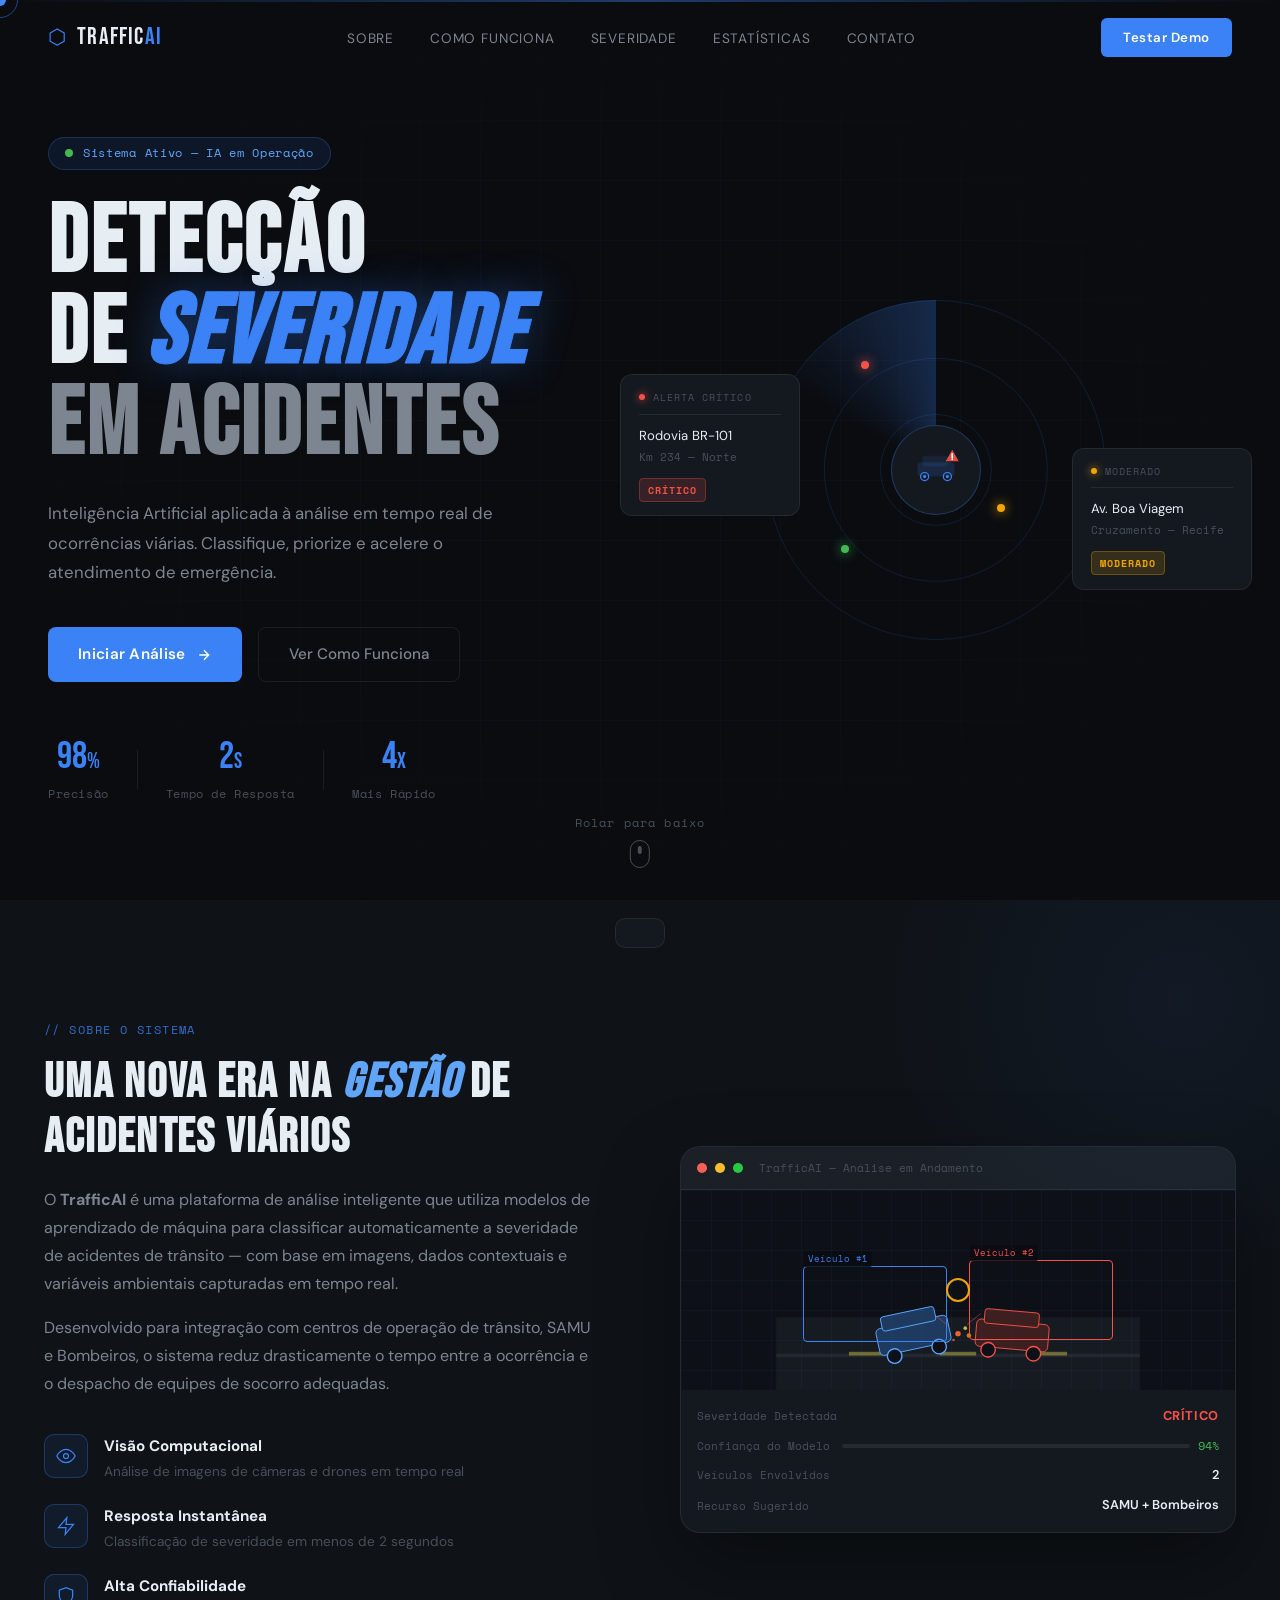
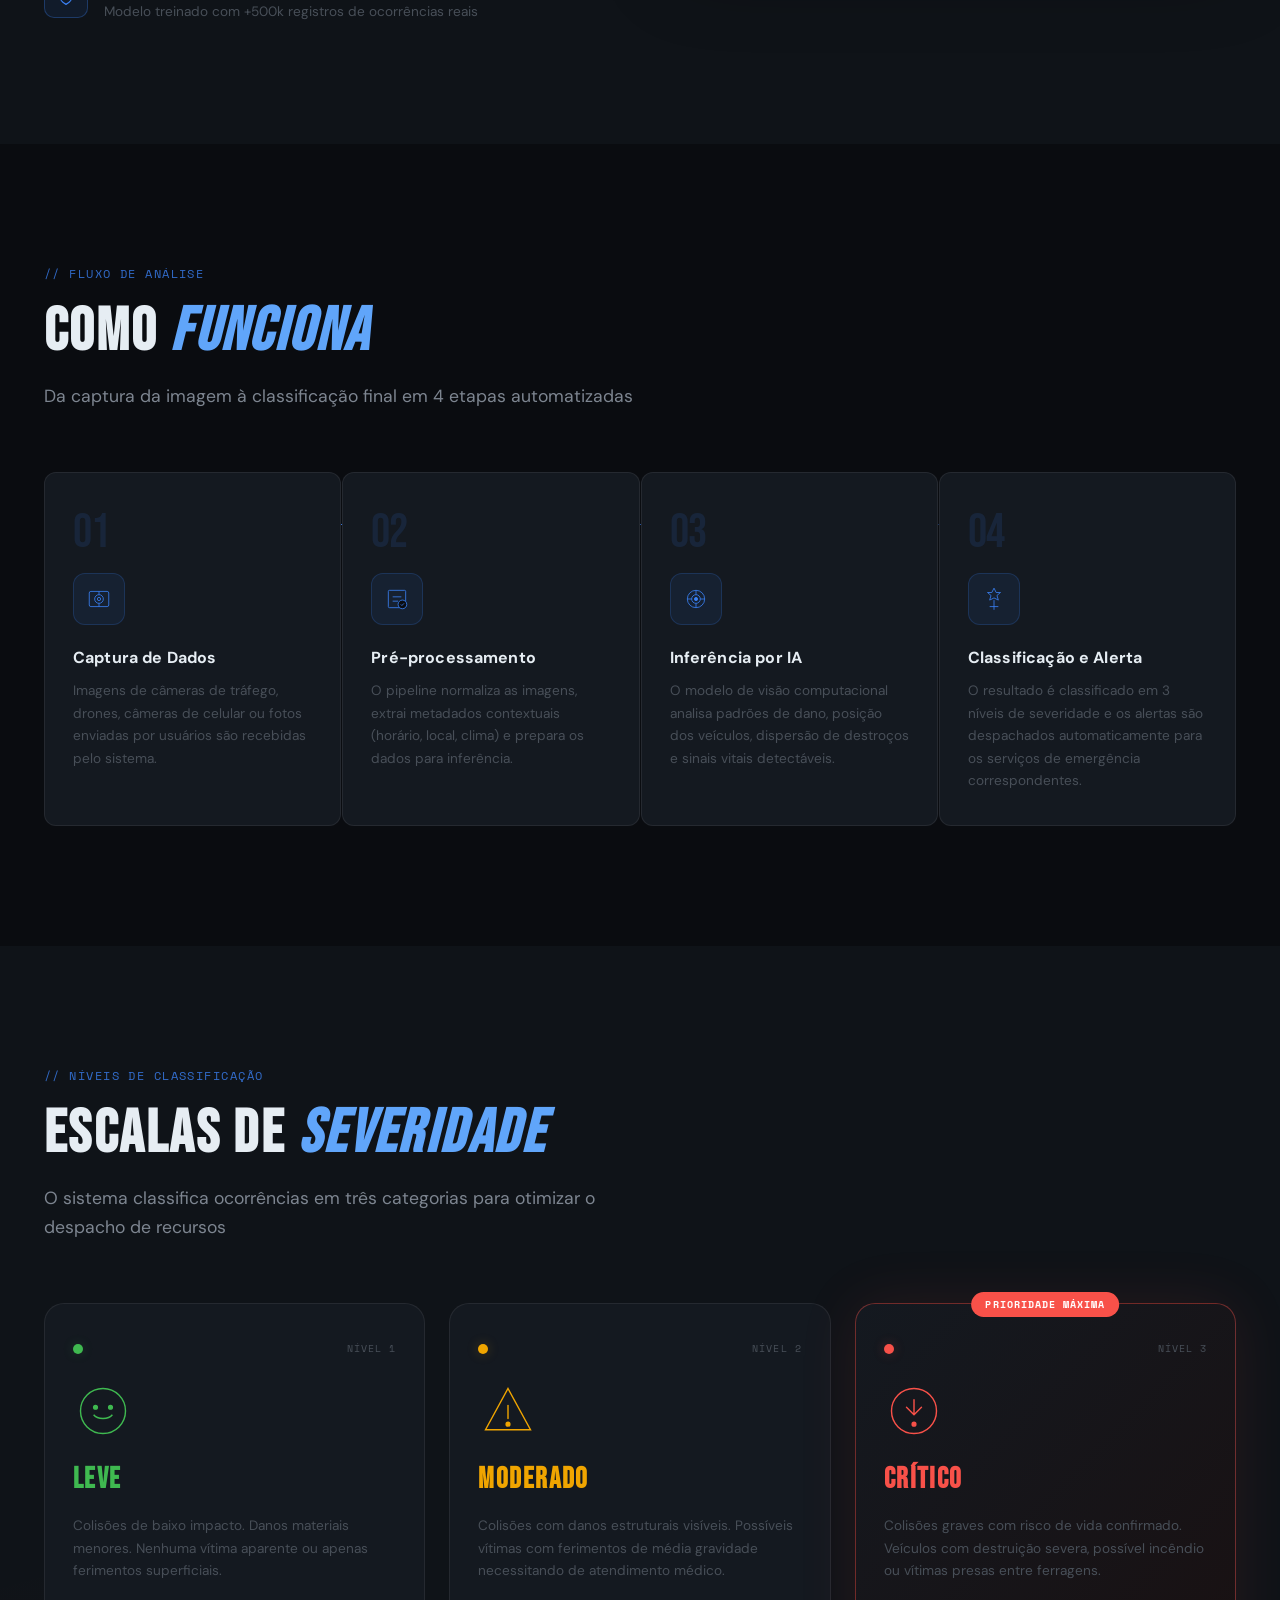
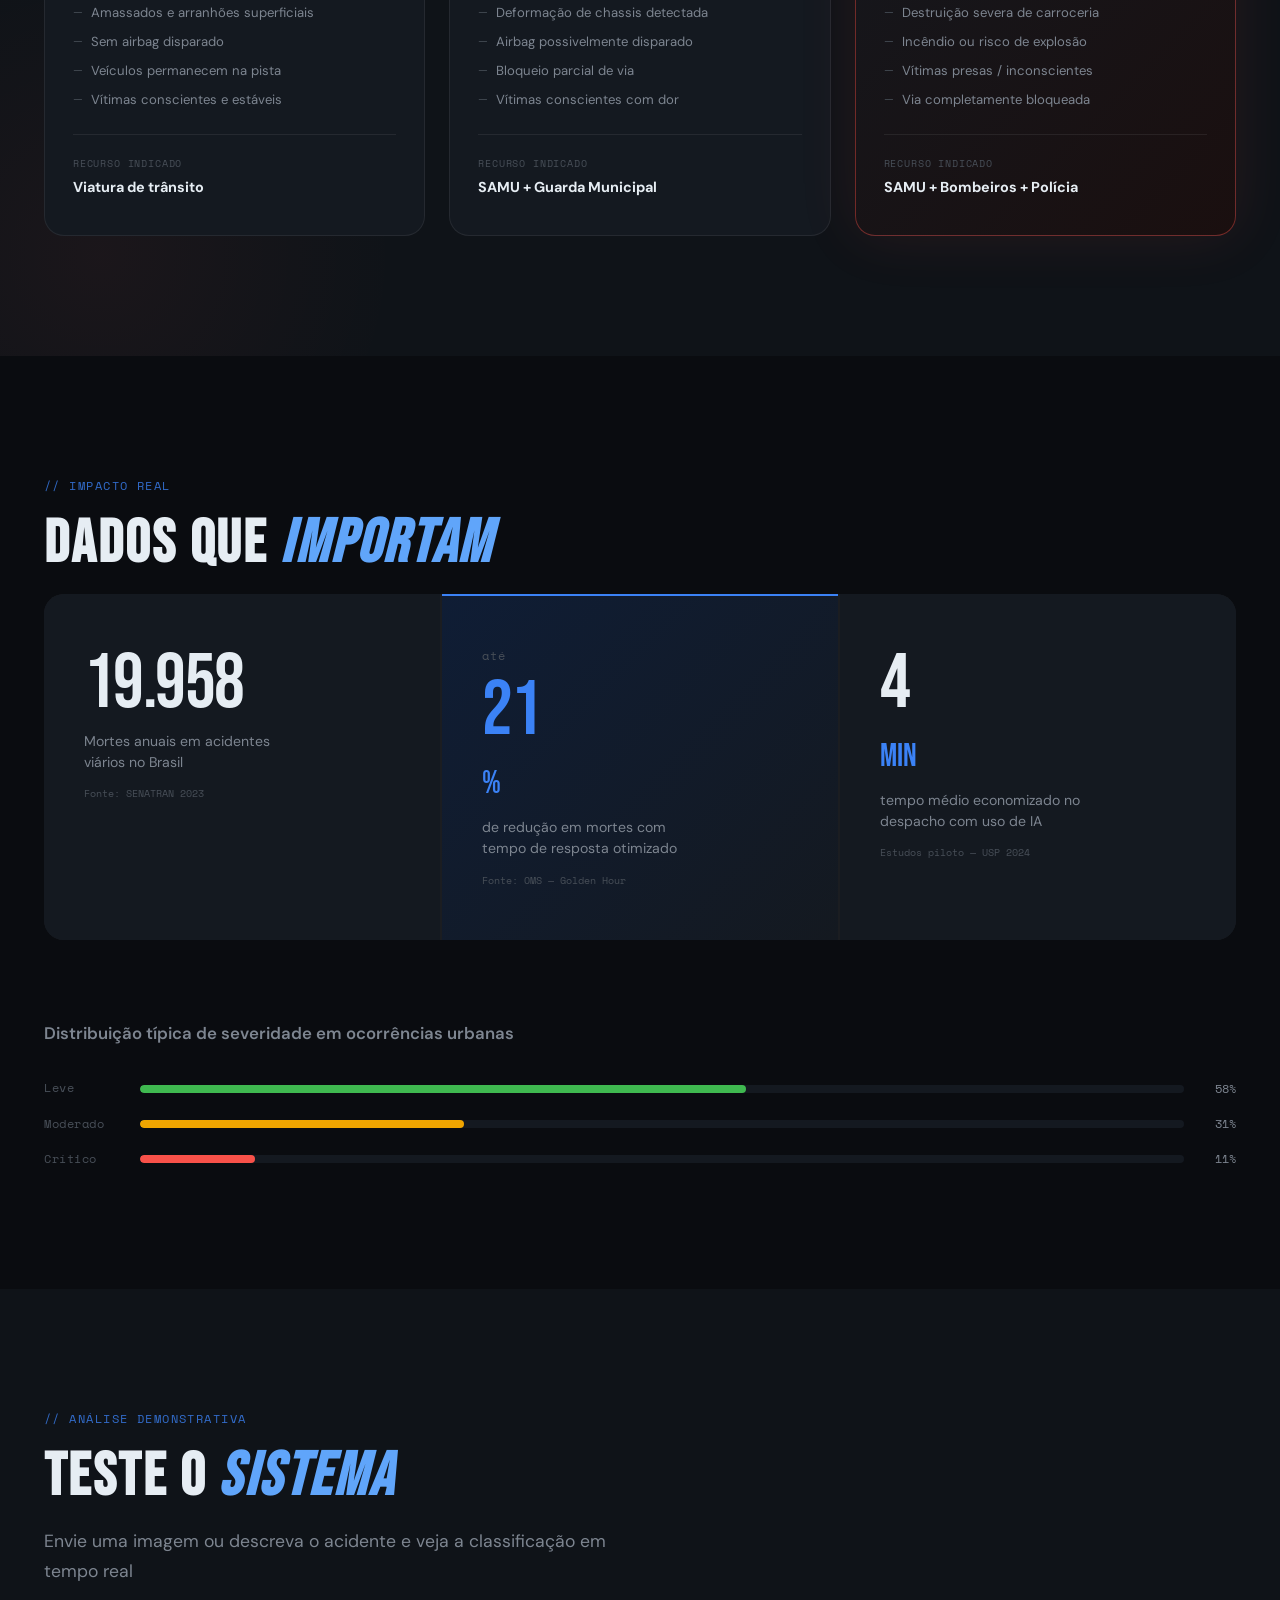
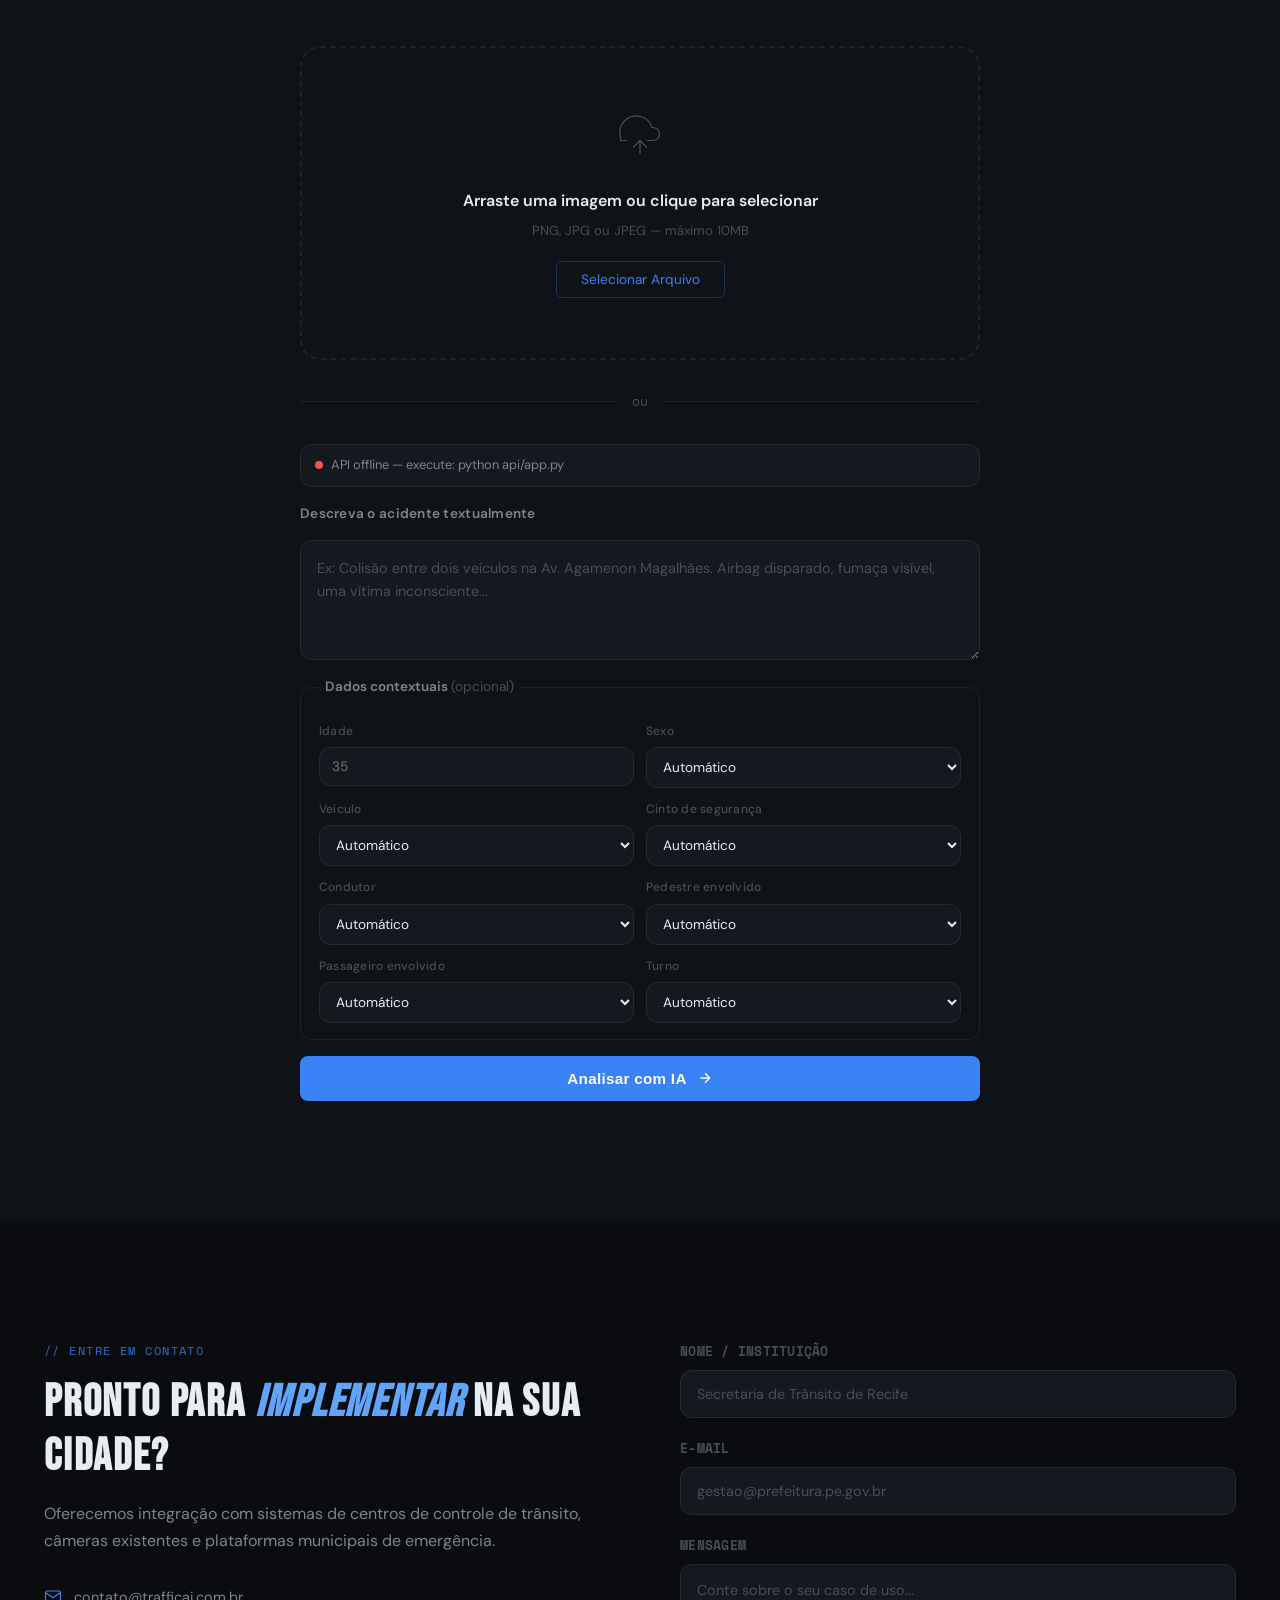
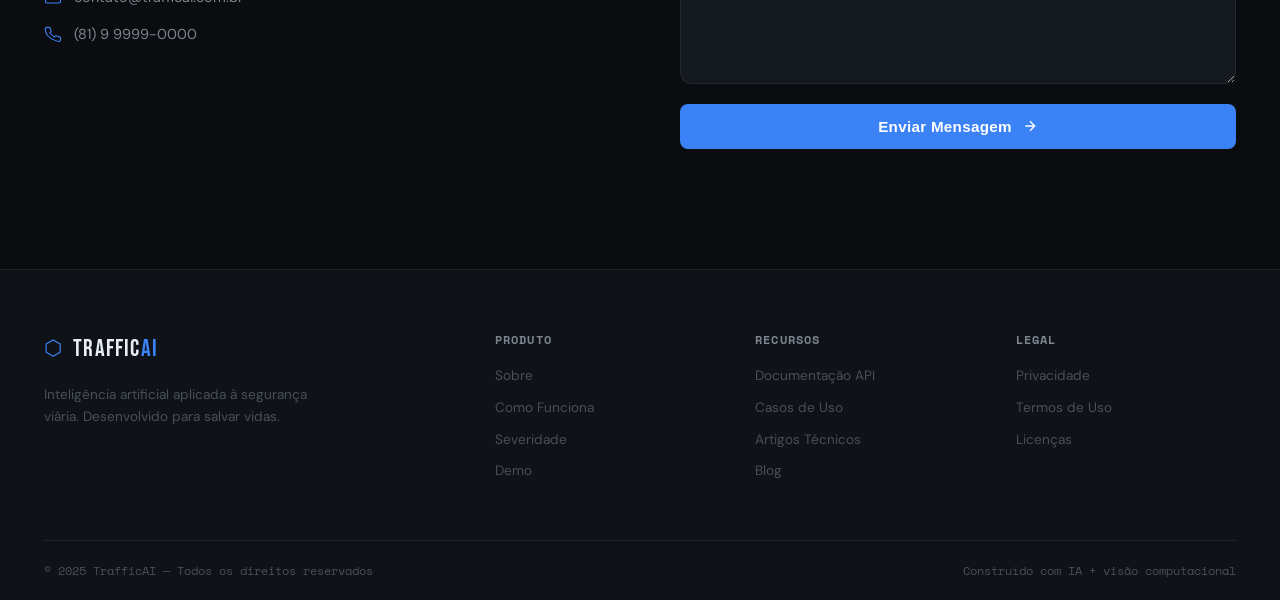
==== commit 2703fcde: "Projeto" ====
--- a/front-end/index.html
+++ b/front-end/index.html
@@ -528,9 +528,83 @@
         <div class="demo-divider"><span>ou</span></div>
 
         <div class="demo-form">
+          <div class="demo-api-status" id="apiStatus">
+            <span class="api-status-dot"></span>
+            <span class="api-status-text">Verificando API...</span>
+          </div>
+
           <label>Descreva o acidente textualmente</label>
           <textarea id="descInput" placeholder="Ex: Colisão entre dois veículos na Av. Agamenon Magalhães. Airbag disparado, fumaça visível, uma vítima inconsciente..."></textarea>
-          <button class="btn-primary full-width" id="analyzeBtn" onclick="runDemo()">
+
+          <fieldset class="demo-fields">
+            <legend>Dados contextuais <span class="fields-optional">(opcional)</span></legend>
+            <div class="fields-grid">
+              <div class="field-group">
+                <label for="fieldIdade">Idade</label>
+                <input type="number" id="fieldIdade" min="1" max="120" placeholder="35" />
+              </div>
+              <div class="field-group">
+                <label for="fieldSexo">Sexo</label>
+                <select id="fieldSexo">
+                  <option value="">Automático</option>
+                  <option value="M">Masculino</option>
+                  <option value="F">Feminino</option>
+                </select>
+              </div>
+              <div class="field-group">
+                <label for="fieldEspecie">Veículo</label>
+                <select id="fieldEspecie">
+                  <option value="">Automático</option>
+                  <option value="Automóvel">Automóvel</option>
+                  <option value="Motocicleta">Motocicleta</option>
+                  <option value="Caminhão">Caminhão</option>
+                </select>
+              </div>
+              <div class="field-group">
+                <label for="fieldCinto">Cinto de segurança</label>
+                <select id="fieldCinto">
+                  <option value="">Automático</option>
+                  <option value="Sim">Sim</option>
+                  <option value="Não">Não</option>
+                </select>
+              </div>
+              <div class="field-group">
+                <label for="fieldCondutor">Condutor</label>
+                <select id="fieldCondutor">
+                  <option value="">Automático</option>
+                  <option value="Sim">Sim</option>
+                  <option value="Não">Não</option>
+                </select>
+              </div>
+              <div class="field-group">
+                <label for="fieldPedestre">Pedestre envolvido</label>
+                <select id="fieldPedestre">
+                  <option value="">Automático</option>
+                  <option value="Sim">Sim</option>
+                  <option value="Não">Não</option>
+                </select>
+              </div>
+              <div class="field-group">
+                <label for="fieldPassageiro">Passageiro envolvido</label>
+                <select id="fieldPassageiro">
+                  <option value="">Automático</option>
+                  <option value="Sim">Sim</option>
+                  <option value="Não">Não</option>
+                </select>
+              </div>
+              <div class="field-group">
+                <label for="fieldTurno">Turno</label>
+                <select id="fieldTurno">
+                  <option value="">Automático</option>
+                  <option value="Manhã">Manhã</option>
+                  <option value="Tarde">Tarde</option>
+                  <option value="Noite">Noite</option>
+                </select>
+              </div>
+            </div>
+          </fieldset>
+
+          <button class="btn-primary full-width" id="analyzeBtn" type="button">
             <span>Analisar com IA</span>
             <svg viewBox="0 0 24 24" fill="none" stroke="currentColor" stroke-width="2"><path d="M5 12h14M12 5l7 7-7 7"/></svg>
           </button>
--- a/front-end/style.css
+++ b/front-end/style.css
@@ -1396,6 +1396,97 @@
 
 .demo-form textarea::placeholder {
   color: var(--text-muted);
+}
+
+.demo-api-status {
+  display: flex;
+  align-items: center;
+  gap: 8px;
+  padding: 10px 14px;
+  border-radius: var(--radius);
+  background: var(--bg-card);
+  border: 1px solid var(--border);
+  font-size: 0.8rem;
+  color: var(--text-secondary);
+}
+
+.api-status-dot {
+  width: 8px;
+  height: 8px;
+  border-radius: 50%;
+  background: var(--warning);
+  flex-shrink: 0;
+}
+
+.demo-api-status.online .api-status-dot {
+  background: var(--success);
+  box-shadow: 0 0 8px rgba(63, 185, 80, 0.5);
+}
+
+.demo-api-status.offline .api-status-dot {
+  background: var(--danger);
+}
+
+.demo-fields {
+  border: 1px solid var(--border);
+  border-radius: var(--radius);
+  padding: 16px 18px;
+  margin: 0;
+}
+
+.demo-fields legend {
+  font-size: 0.85rem;
+  font-weight: 600;
+  color: var(--text-secondary);
+  padding: 0 6px;
+}
+
+.fields-optional {
+  font-weight: 400;
+  color: var(--text-muted);
+}
+
+.fields-grid {
+  display: grid;
+  grid-template-columns: repeat(2, 1fr);
+  gap: 12px;
+  margin-top: 8px;
+}
+
+.field-group {
+  display: flex;
+  flex-direction: column;
+  gap: 6px;
+}
+
+.field-group label {
+  font-size: 0.75rem;
+  font-weight: 500;
+  color: var(--text-muted);
+}
+
+.field-group input,
+.field-group select {
+  background: var(--bg-card);
+  border: 1px solid var(--border);
+  border-radius: var(--radius);
+  padding: 10px 12px;
+  color: var(--text-primary);
+  font-family: inherit;
+  font-size: 0.85rem;
+  outline: none;
+  transition: border-color 0.2s;
+}
+
+.field-group input:focus,
+.field-group select:focus {
+  border-color: var(--accent);
+}
+
+@media (max-width: 480px) {
+  .fields-grid {
+    grid-template-columns: 1fr;
+  }
 }
 
 /* RESULTADO */
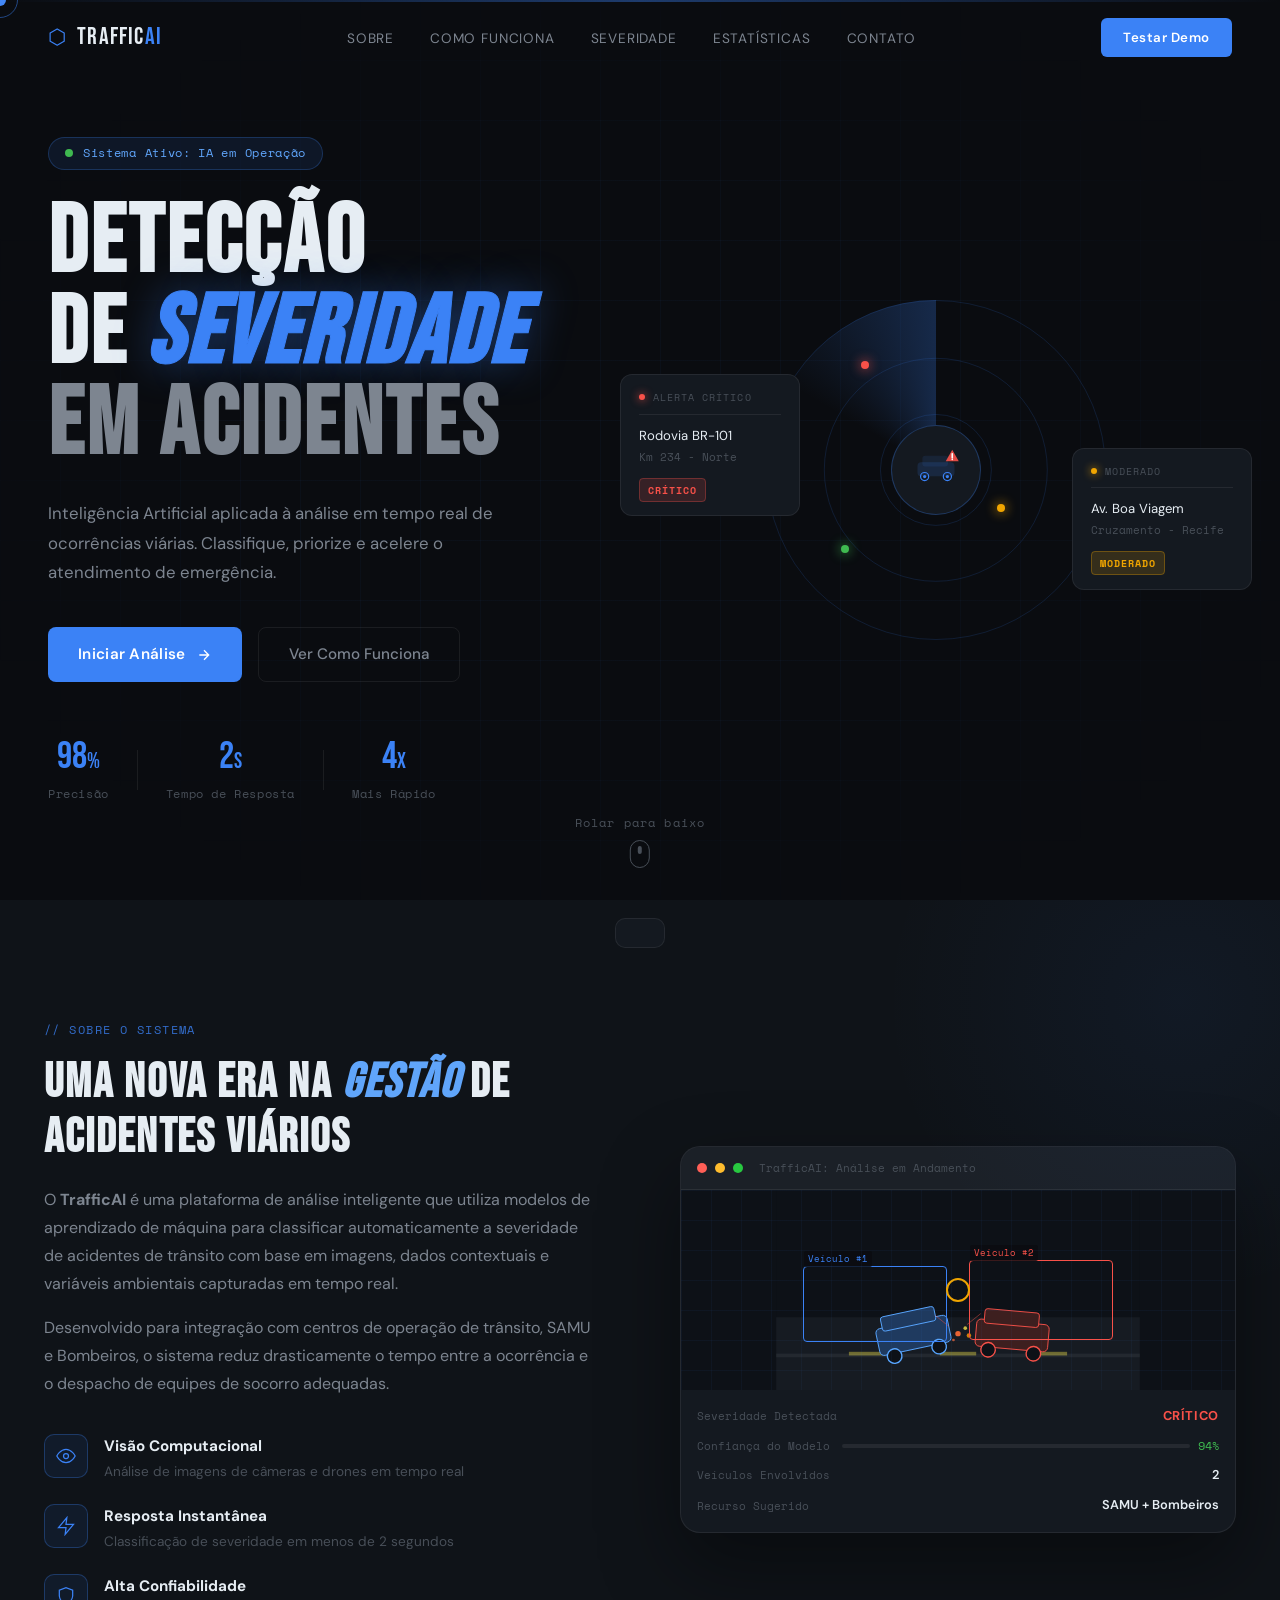
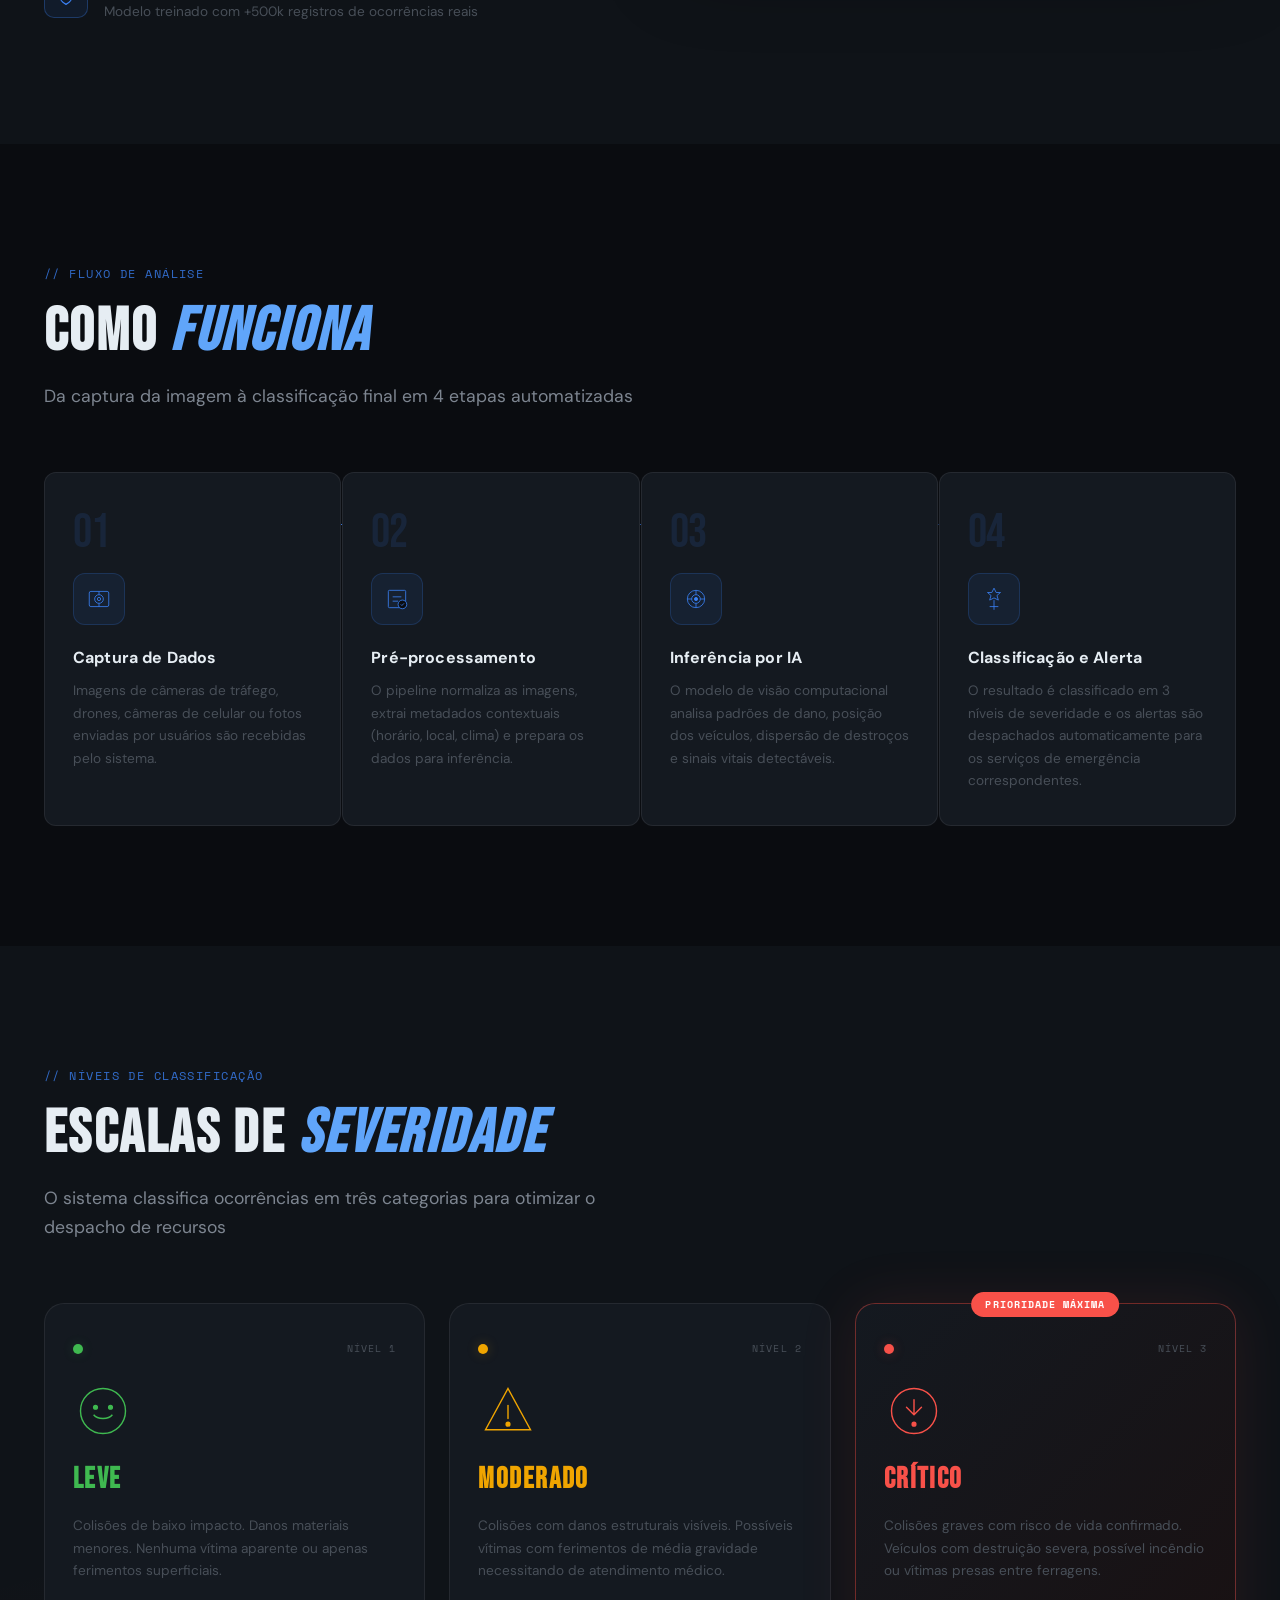
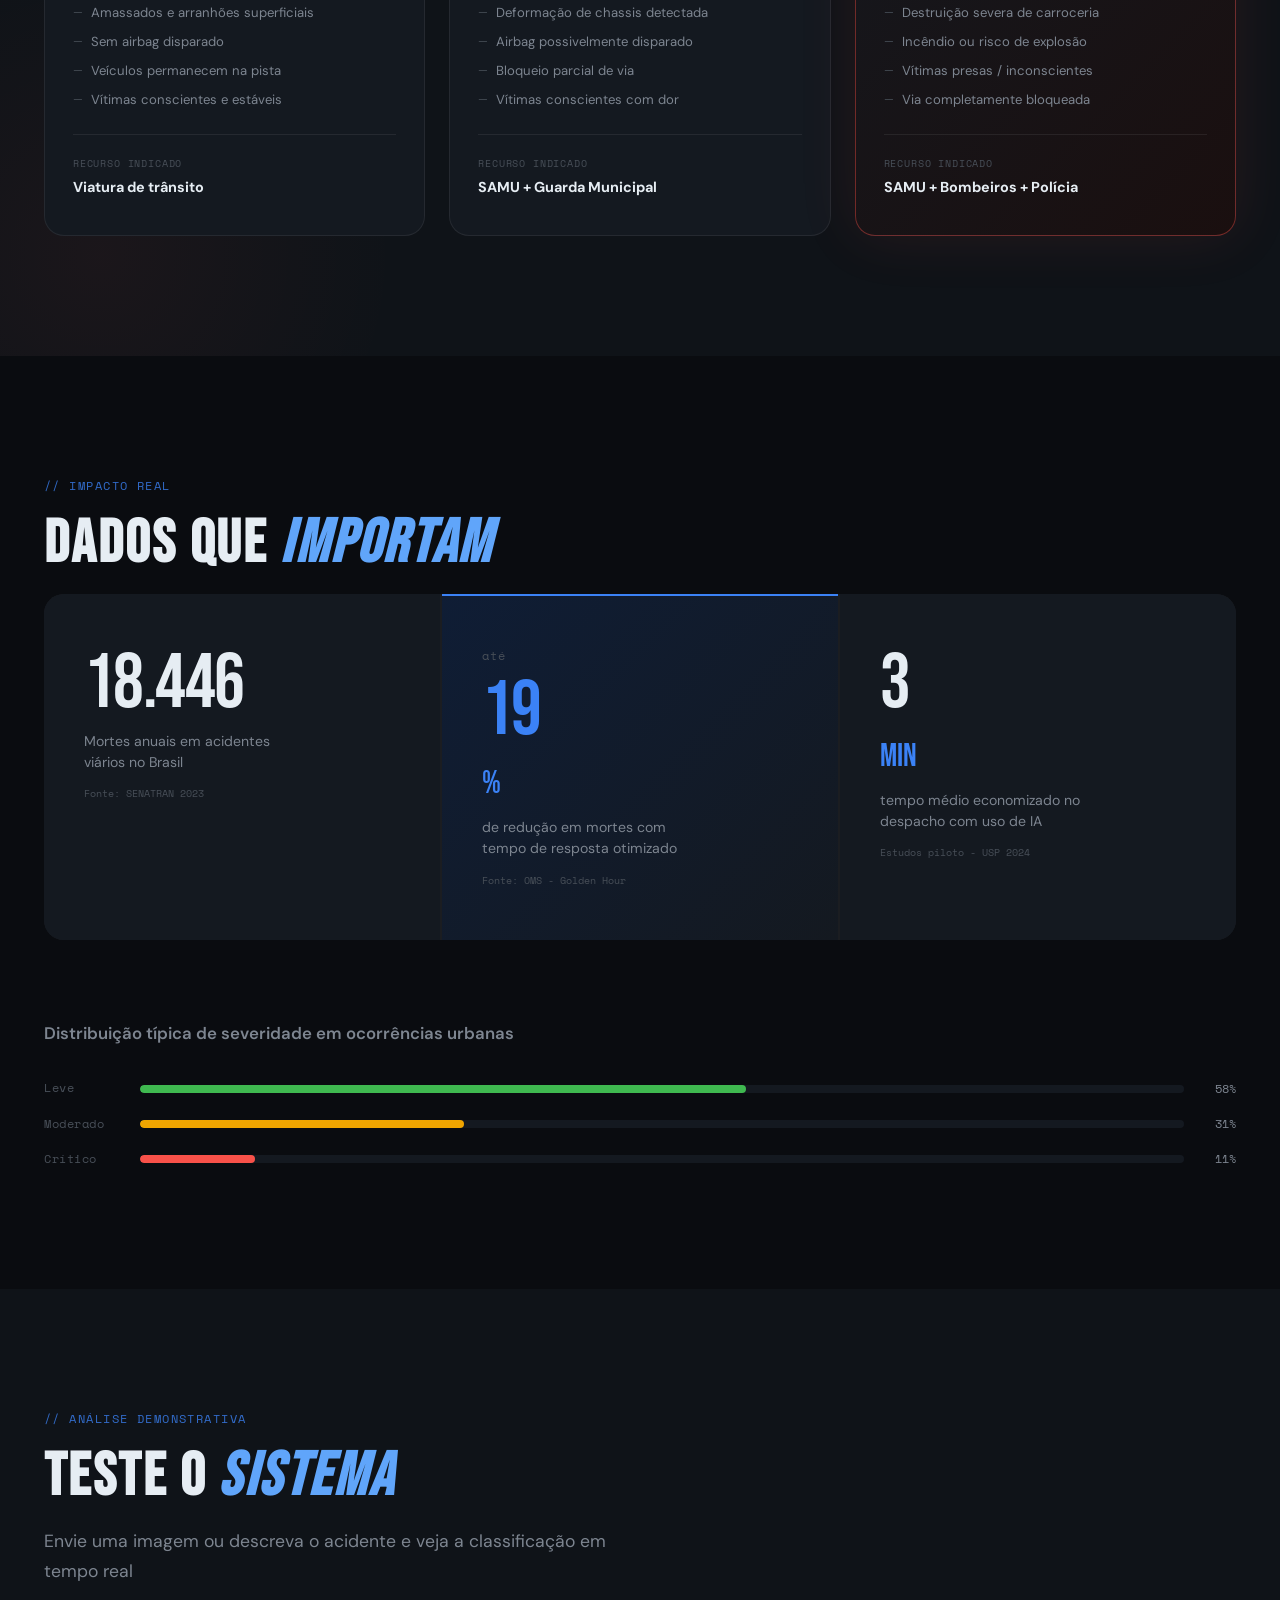
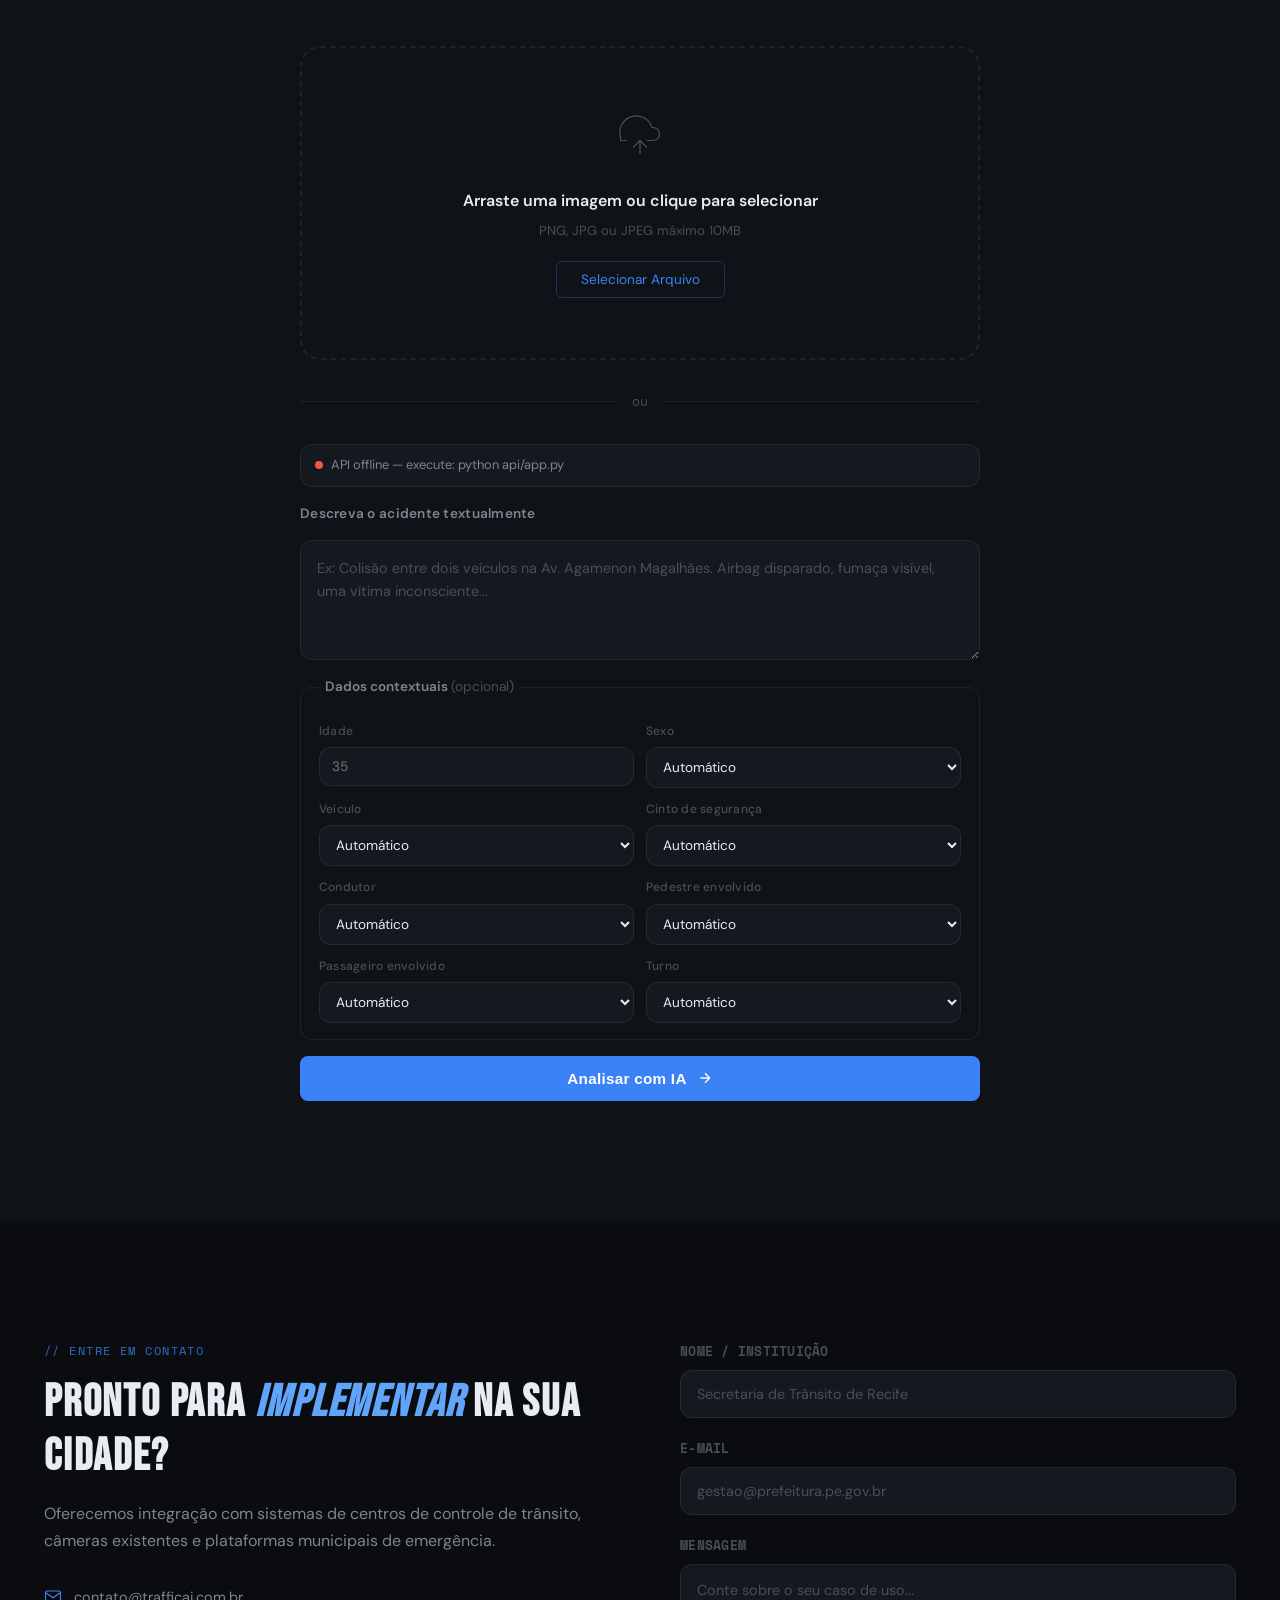
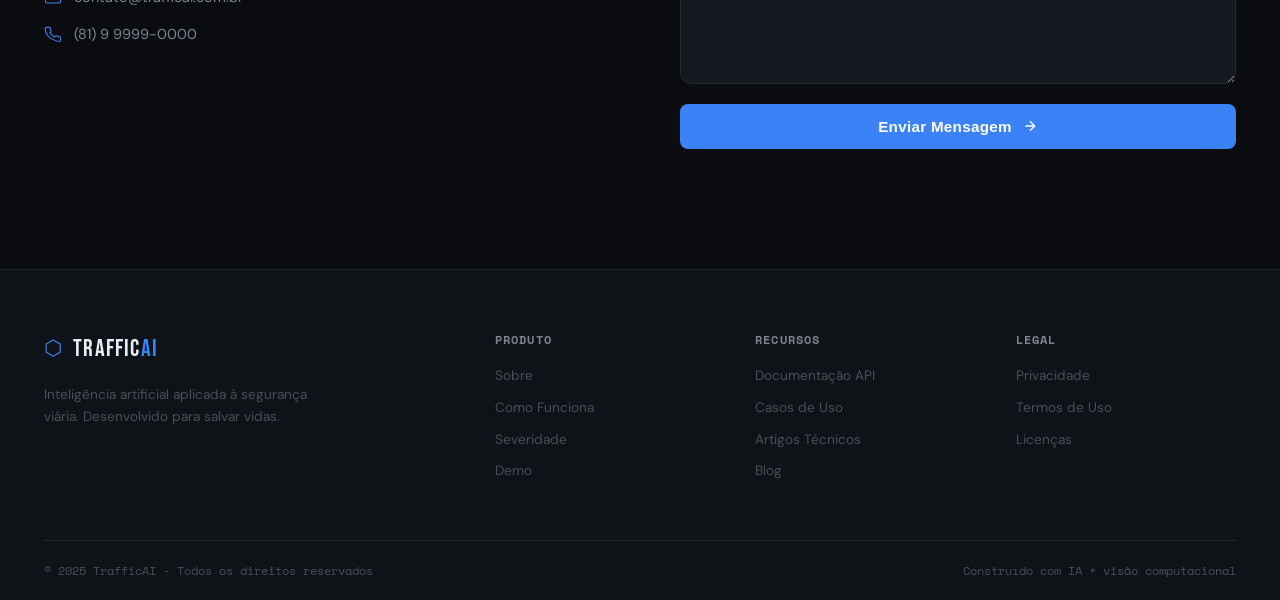
==== commit b1fe0eae: "Projeto" ====
--- a/front-end/index.html
+++ b/front-end/index.html
@@ -3,7 +3,7 @@
 <head>
   <meta charset="UTF-8" />
   <meta name="viewport" content="width=device-width, initial-scale=1.0" />
-  <title>TrafficAI — Detecção de Severidade em Acidentes</title>
+  <title>TrafficAI: Detecção de Severidade em Acidentes</title>
   <link rel="stylesheet" href="./style.css" />
   <link rel="preconnect" href="https://fonts.googleapis.com" />
   <link rel="preconnect" href="https://fonts.gstatic.com" crossorigin />
@@ -56,7 +56,7 @@
     <div class="hero-content">
       <div class="hero-badge">
         <span class="badge-dot"></span>
-        Sistema Ativo — IA em Operação
+        Sistema Ativo: IA em Operação
       </div>
 
       <h1 class="hero-title">
@@ -132,7 +132,7 @@
         </div>
         <div class="panel-body">
           <p>Rodovia BR-101</p>
-          <p class="panel-location">Km 234 — Norte</p>
+          <p class="panel-location">Km 234 - Norte</p>
           <span class="severity-tag critical">CRÍTICO</span>
         </div>
       </div>
@@ -144,7 +144,7 @@
         </div>
         <div class="panel-body">
           <p>Av. Boa Viagem</p>
-          <p class="panel-location">Cruzamento — Recife</p>
+          <p class="panel-location">Cruzamento - Recife</p>
           <span class="severity-tag moderate">MODERADO</span>
         </div>
       </div>
@@ -165,7 +165,7 @@
           <h2>Uma nova era na <em>gestão</em> de acidentes viários</h2>
           <p>
             O <strong>TrafficAI</strong> é uma plataforma de análise inteligente que utiliza modelos de aprendizado de máquina 
-            para classificar automaticamente a severidade de acidentes de trânsito — com base em imagens, dados contextuais 
+            para classificar automaticamente a severidade de acidentes de trânsito com base em imagens, dados contextuais 
             e variáveis ambientais capturadas em tempo real.
           </p>
           <p>
@@ -209,7 +209,7 @@
               <div class="dot red"></div>
               <div class="dot yellow"></div>
               <div class="dot green"></div>
-              <span>TrafficAI — Análise em Andamento</span>
+              <span>TrafficAI: Análise em Andamento</span>
             </div>
             <div class="mockup-screen">
               <!-- Simulação de câmera/análise -->
@@ -466,12 +466,12 @@
           <span class="big-prefix">até</span>
           <span class="big-number" data-target="40">0</span><span class="big-suffix">%</span>
           <span class="big-label">de redução em mortes com tempo de resposta otimizado</span>
-          <span class="big-source">Fonte: OMS — Golden Hour</span>
+          <span class="big-source">Fonte: OMS - Golden Hour</span>
         </div>
         <div class="big-stat">
           <span class="big-number" data-target="8">0</span><span class="big-suffix">min</span>
           <span class="big-label">tempo médio economizado no despacho com uso de IA</span>
-          <span class="big-source">Estudos piloto — USP 2024</span>
+          <span class="big-source">Estudos piloto - USP 2024</span>
         </div>
       </div>
 
@@ -520,7 +520,7 @@
             </svg>
           </div>
           <p class="upload-title">Arraste uma imagem ou clique para selecionar</p>
-          <p class="upload-sub">PNG, JPG ou JPEG — máximo 10MB</p>
+          <p class="upload-sub">PNG, JPG ou JPEG máximo 10MB</p>
           <input type="file" id="fileInput" accept="image/*" hidden />
           <button class="btn-upload" onclick="document.getElementById('fileInput').click()">Selecionar Arquivo</button>
         </div>
@@ -723,7 +723,7 @@
         </div>
       </div>
       <div class="footer-bottom">
-        <span>© 2025 TrafficAI — Todos os direitos reservados</span>
+        <span>© 2025 TrafficAI - Todos os direitos reservados</span>
         <span class="footer-tech">Construído com IA + visão computacional</span>
       </div>
     </div>
